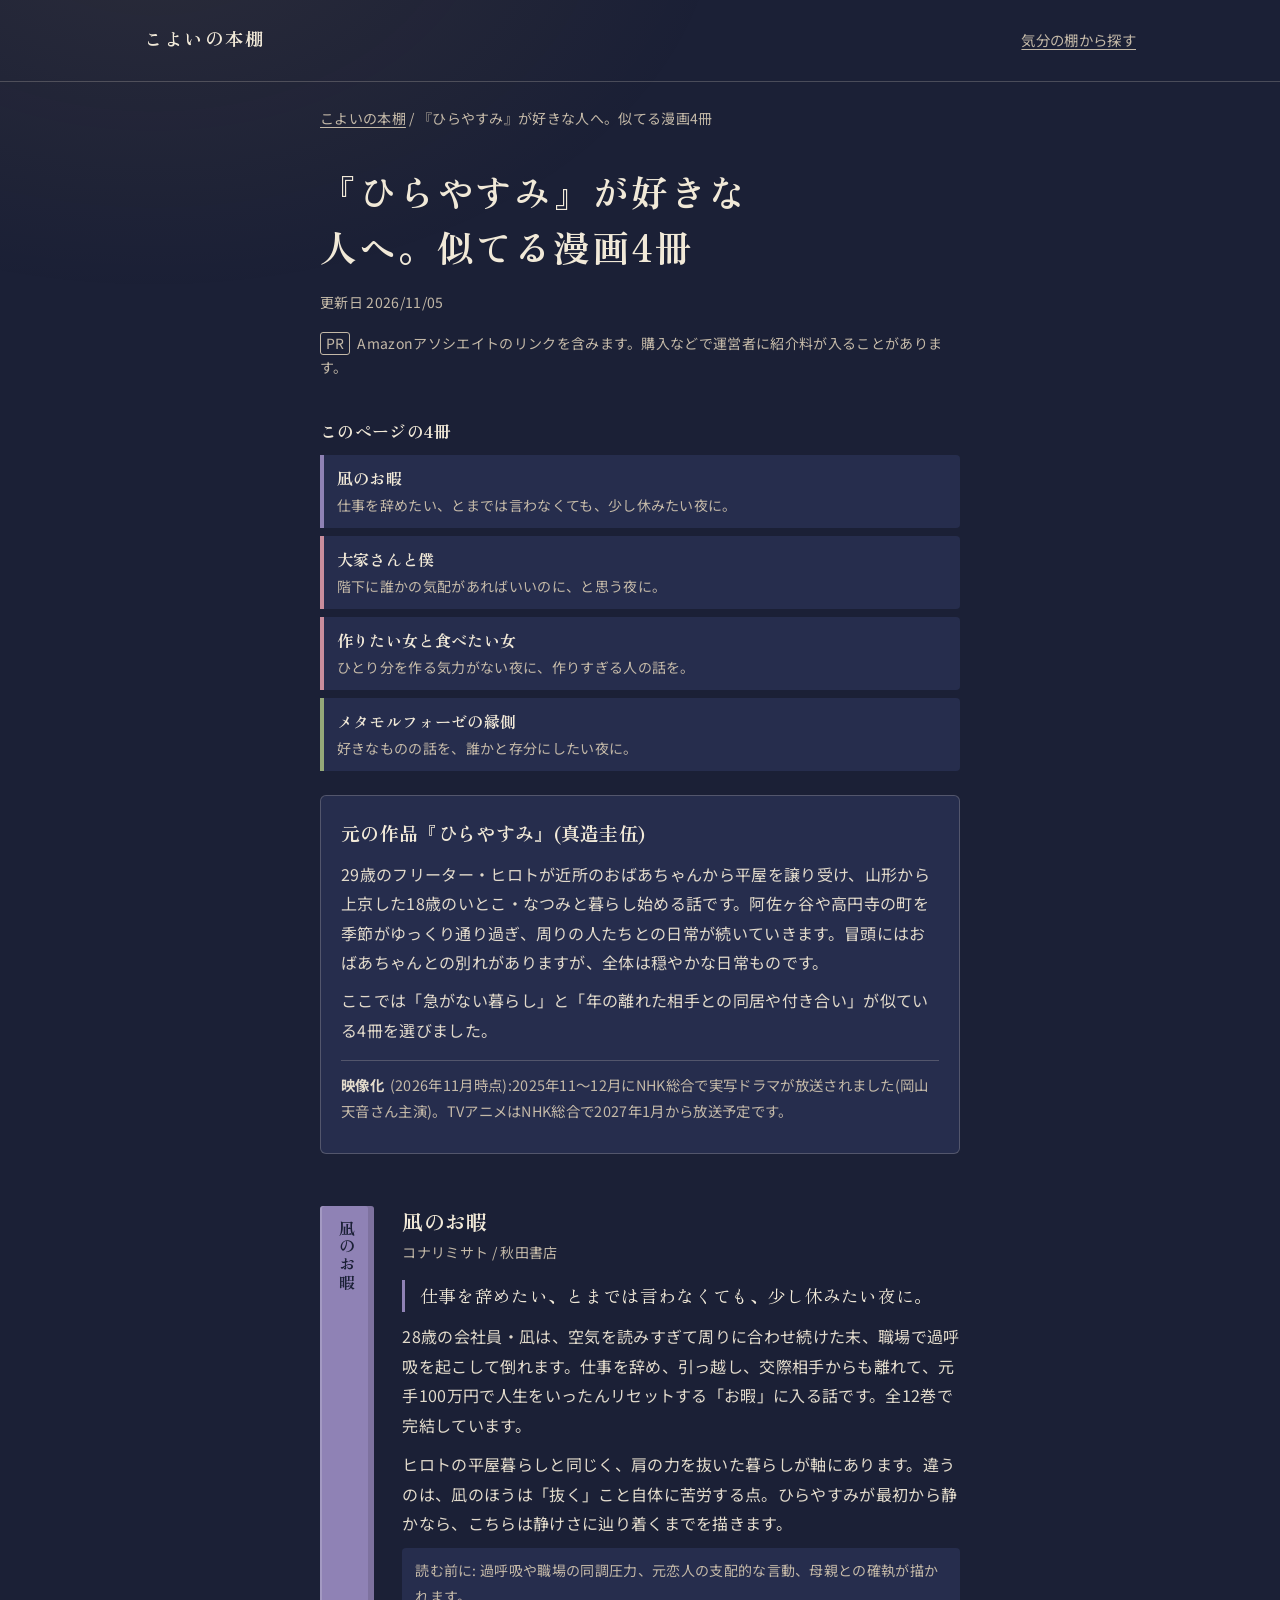
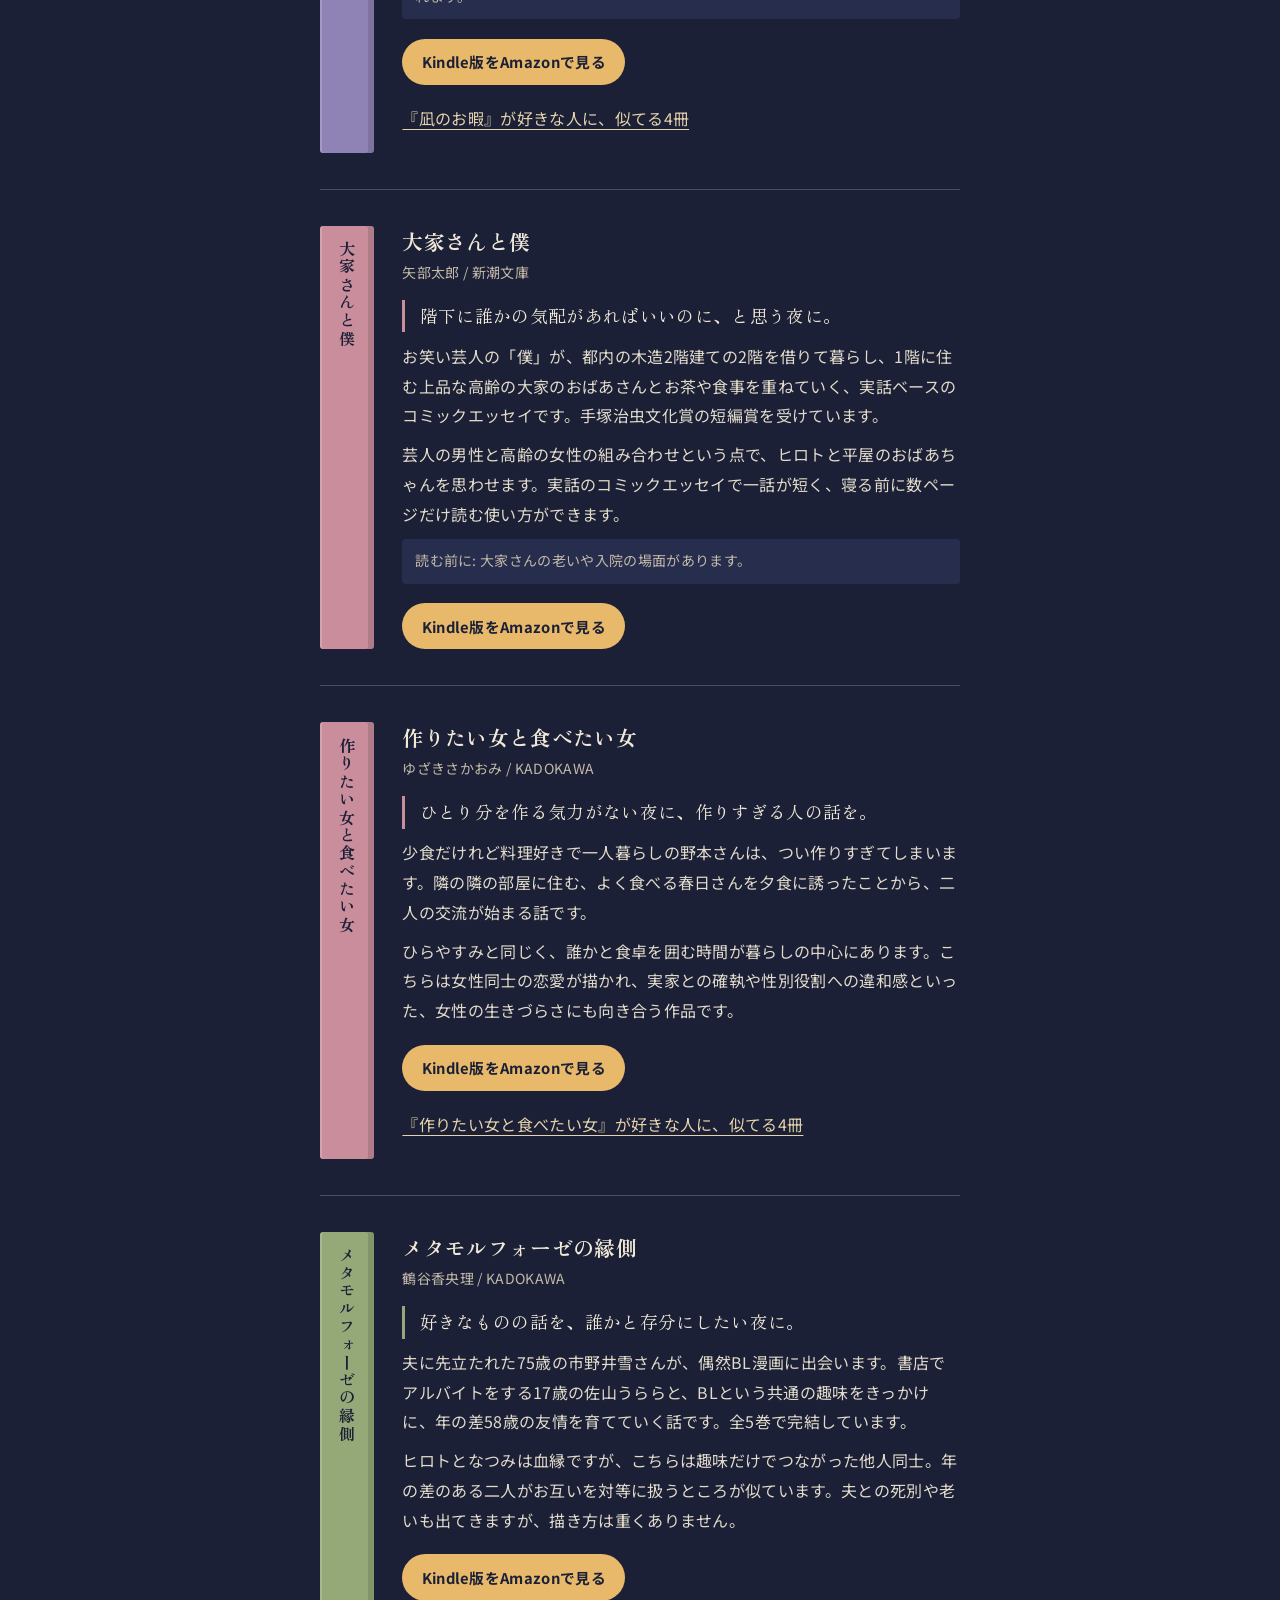
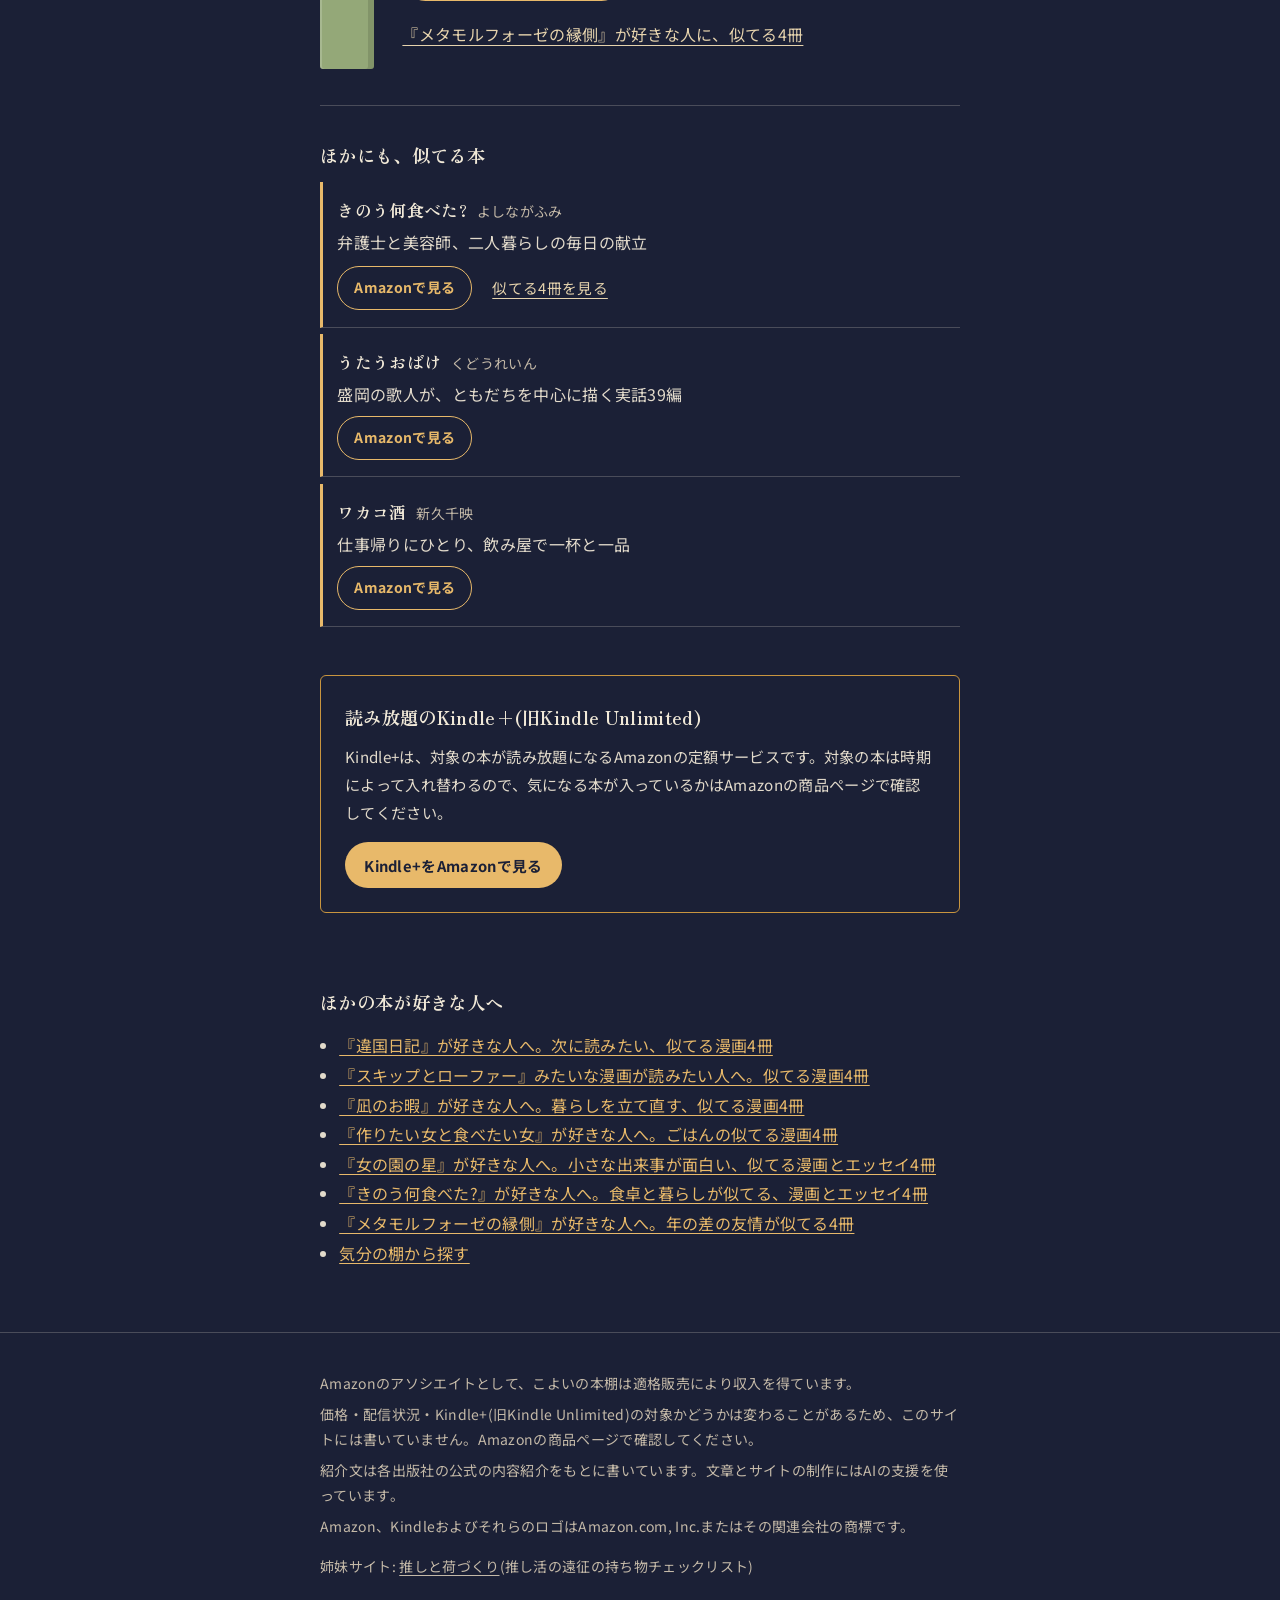
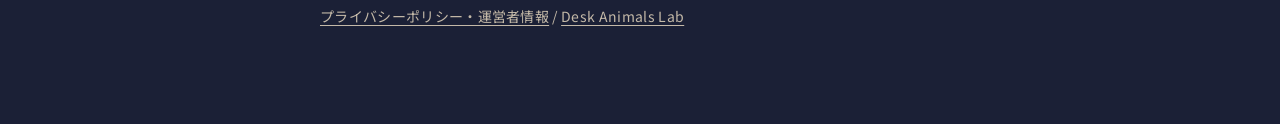
==== hirayasumi/index.html @ 62a68334 "作品ページの元の作品欄に映像化・新刊の一行を追加(作品ファクトと公式・報道で確認) Co-Authored-By: Claude Opus 5.5 <noreply@anthropic.com>" ====
<!DOCTYPE html>
<html lang="ja">
<head>
<meta charset="UTF-8">
<meta name="viewport" content="width=device-width, initial-scale=1.0">
<title>『ひらやすみ』が好きな人におすすめ。似てる漫画4冊｜こよいの本棚</title>
<meta name="description" content="平屋での二人暮らしを描く『ひらやすみ』が好きな人に、『凪のお暇』『大家さんと僕』『作りたい女と食べたい女』『メタモルフォーゼの縁側』の4冊。暮らしの速度と、年の離れた相手との距離感が似ている漫画を選びました。">
<link rel="canonical" href="https://deskanimals114510-ai.github.io/koyoi-hondana/hirayasumi/">
<meta property="og:type" content="article">
<meta property="og:site_name" content="こよいの本棚">
<meta property="og:title" content="『ひらやすみ』が好きな人におすすめ。似てる漫画4冊｜こよいの本棚">
<meta property="og:description" content="平屋での二人暮らしを描く『ひらやすみ』が好きな人に、『凪のお暇』『大家さんと僕』『作りたい女と食べたい女』『メタモルフォーゼの縁側』の4冊。暮らしの速度と、年の離れた相手との距離感が似ている漫画を選びました。">
<meta property="og:url" content="https://deskanimals114510-ai.github.io/koyoi-hondana/hirayasumi/">
<meta property="og:image" content="https://deskanimals114510-ai.github.io/koyoi-hondana/og-image.jpg">
<meta property="og:image:width" content="1200">
<meta property="og:image:height" content="630">
<meta property="og:image:alt" content="こよいの本棚:気分の名前が書かれた7冊の背表紙">
<meta property="og:locale" content="ja_JP">
<meta name="twitter:card" content="summary_large_image">
<meta name="theme-color" content="#1b2036">
<link rel="icon" href="data:image/svg+xml,<svg xmlns=%22http://www.w3.org/2000/svg%22 viewBox=%220 0 100 100%22><rect width=%22100%22 height=%22100%22 rx=%2216%22 fill=%22%231b2036%22/><rect x=%2224%22 y=%2222%22 width=%2214%22 height=%2258%22 fill=%22%238f82b5%22/><rect x=%2242%22 y=%2232%22 width=%2214%22 height=%2248%22 fill=%22%23c98d9c%22/><rect x=%2260%22 y=%2226%22 width=%2214%22 height=%2254%22 fill=%22%23e8b96a%22/></svg>">
<link rel="preconnect" href="https://fonts.googleapis.com">
<link rel="preconnect" href="https://fonts.gstatic.com" crossorigin>
<link href="https://fonts.googleapis.com/css2?family=Noto+Sans+JP:wght@400;700&family=Zen+Old+Mincho:wght@700&display=swap" rel="stylesheet">
<link rel="stylesheet" href="../style.css">
<script defer src="../analytics.js"></script>
<script type="application/ld+json">[{"@context": "https://schema.org", "@type": "BreadcrumbList", "itemListElement": [{"@type": "ListItem", "position": 1, "name": "こよいの本棚", "item": "https://deskanimals114510-ai.github.io/koyoi-hondana/"}, {"@type": "ListItem", "position": 2, "name": "『ひらやすみ』が好きな人へ。似てる漫画4冊", "item": "https://deskanimals114510-ai.github.io/koyoi-hondana/hirayasumi/"}]}, {"@context": "https://schema.org", "@type": "Article", "headline": "『ひらやすみ』が好きな人へ。似てる漫画4冊", "description": "平屋での二人暮らしを描く『ひらやすみ』が好きな人に、『凪のお暇』『大家さんと僕』『作りたい女と食べたい女』『メタモルフォーゼの縁側』の4冊。暮らしの速度と、年の離れた相手との距離感が似ている漫画を選びました。", "datePublished": "2026-10-22", "dateModified": "2026-11-05", "inLanguage": "ja", "mainEntityOfPage": "https://deskanimals114510-ai.github.io/koyoi-hondana/hirayasumi/", "image": ["https://deskanimals114510-ai.github.io/koyoi-hondana/og-image.jpg"], "author": {"@type": "Organization", "name": "こよいの本棚", "url": "https://deskanimals114510-ai.github.io/koyoi-hondana/"}}]</script>
</head>
<body>
<a class="skip-link" href="#main">本文へ移動</a>
<header class="site-header">
  <div class="wrap">
    <a class="site-name" href="../">こよいの本棚</a>
    <nav aria-label="サイト内"><a href="../#shelves">気分の棚から探す</a></nav>
  </div>
</header>
<main id="main">
<div class="wrap-text">
  <p class="crumbs"><a href="../">こよいの本棚</a> / 『ひらやすみ』が好きな人へ。似てる漫画4冊</p>
  <div class="page-head">
    <h1>『ひらやすみ』が好きな人へ。似てる漫画4冊</h1>
    <p class="updated">更新日 <time datetime="2026-11-05">2026/11/05</time></p>
    <p class="pr-note"><b>PR</b>Amazonアソシエイトのリンクを含みます。購入などで運営者に紹介料が入ることがあります。</p>
  </div>
  <nav class="toc" aria-labelledby="toc-h">
    <h2 id="toc-h">このページの4冊</h2>
    <ol><li style="--c: var(--sp-tsukare)"><a href="#b-nagi"><span class="toc-title">凪のお暇</span><span class="toc-night">仕事を辞めたい、とまでは言わなくても、少し休みたい夜に。</span></a></li><li style="--c: var(--sp-sabishii)"><a href="#b-ooya"><span class="toc-title">大家さんと僕</span><span class="toc-night">階下に誰かの気配があればいいのに、と思う夜に。</span></a></li><li style="--c: var(--sp-sabishii)"><a href="#b-tsukutabe"><span class="toc-title">作りたい女と食べたい女</span><span class="toc-night">ひとり分を作る気力がない夜に、作りすぎる人の話を。</span></a></li><li style="--c: var(--sp-kangae)"><a href="#b-metamor"><span class="toc-title">メタモルフォーゼの縁側</span><span class="toc-night">好きなものの話を、誰かと存分にしたい夜に。</span></a></li></ol>
  </nav>
  <section class="anchor" aria-labelledby="anchor-h">
    <h2 id="anchor-h">元の作品『ひらやすみ』(真造圭伍)</h2>
    <p>29歳のフリーター・ヒロトが近所のおばあちゃんから平屋を譲り受け、山形から上京した18歳のいとこ・なつみと暮らし始める話です。阿佐ヶ谷や高円寺の町を季節がゆっくり通り過ぎ、周りの人たちとの日常が続いていきます。冒頭にはおばあちゃんとの別れがありますが、全体は穏やかな日常ものです。</p><p>ここでは「急がない暮らし」と「年の離れた相手との同居や付き合い」が似ている4冊を選びました。</p>
    <p class="media"><b>映像化</b>(2026年11月時点):2025年11〜12月にNHK総合で実写ドラマが放送されました(岡山天音さん主演)。TVアニメはNHK総合で2027年1月から放送予定です。</p>
  </section>
  <section class="pick" id="b-nagi" style="--c: var(--sp-tsukare)" aria-labelledby="pick-nagi">
    <div class="pick-spine" aria-hidden="true"><span>凪のお暇</span></div>
    <div>
      <h2 id="pick-nagi">凪のお暇</h2>
      <p class="by">コナリミサト / 秋田書店</p>
      <p class="night">仕事を辞めたい、とまでは言わなくても、少し休みたい夜に。</p>
      <p>28歳の会社員・凪は、空気を読みすぎて周りに合わせ続けた末、職場で過呼吸を起こして倒れます。仕事を辞め、引っ越し、交際相手からも離れて、元手100万円で人生をいったんリセットする「お暇」に入る話です。全12巻で完結しています。</p><p>ヒロトの平屋暮らしと同じく、肩の力を抜いた暮らしが軸にあります。違うのは、凪のほうは「抜く」こと自体に苦労する点。ひらやすみが最初から静かなら、こちらは静けさに辿り着くまでを描きます。</p><p class="note">読む前に: 過呼吸や職場の同調圧力、元恋人の支配的な言動、母親との確執が描かれます。</p>
      <a class="btn-amazon" href="https://www.amazon.co.jp/dp/B072Q32L5S?tag=tinywonders-22" target="_blank" rel="sponsored noopener" data-book="nagi" data-kind="book"><span class="vh">『凪のお暇』の</span>Kindle版をAmazonで見る<span class="vh">(新しいタブで開きます)</span></a>
      <p class="pick-more"><a class="link-page" href="../nagi/">『凪のお暇』が好きな人に、似てる4冊</a></p>
    </div>
  </section>
  <section class="pick" id="b-ooya" style="--c: var(--sp-sabishii)" aria-labelledby="pick-ooya">
    <div class="pick-spine" aria-hidden="true"><span>大家さんと僕</span></div>
    <div>
      <h2 id="pick-ooya">大家さんと僕</h2>
      <p class="by">矢部太郎 / 新潮文庫</p>
      <p class="night">階下に誰かの気配があればいいのに、と思う夜に。</p>
      <p>お笑い芸人の「僕」が、都内の木造2階建ての2階を借りて暮らし、1階に住む上品な高齢の大家のおばあさんとお茶や食事を重ねていく、実話ベースのコミックエッセイです。手塚治虫文化賞の短編賞を受けています。</p><p>芸人の男性と高齢の女性の組み合わせという点で、ヒロトと平屋のおばあちゃんを思わせます。実話のコミックエッセイで一話が短く、寝る前に数ページだけ読む使い方ができます。</p><p class="note">読む前に: 大家さんの老いや入院の場面があります。</p>
      <a class="btn-amazon" href="https://www.amazon.co.jp/dp/B0D3LHJS3T?tag=tinywonders-22" target="_blank" rel="sponsored noopener" data-book="ooya" data-kind="book"><span class="vh">『大家さんと僕』の</span>Kindle版をAmazonで見る<span class="vh">(新しいタブで開きます)</span></a>
      
    </div>
  </section>
  <section class="pick" id="b-tsukutabe" style="--c: var(--sp-sabishii)" aria-labelledby="pick-tsukutabe">
    <div class="pick-spine" aria-hidden="true"><span>作りたい女と食べたい女</span></div>
    <div>
      <h2 id="pick-tsukutabe">作りたい女と食べたい女</h2>
      <p class="by">ゆざきさかおみ / KADOKAWA</p>
      <p class="night">ひとり分を作る気力がない夜に、作りすぎる人の話を。</p>
      <p>少食だけれど料理好きで一人暮らしの野本さんは、つい作りすぎてしまいます。隣の隣の部屋に住む、よく食べる春日さんを夕食に誘ったことから、二人の交流が始まる話です。</p><p>ひらやすみと同じく、誰かと食卓を囲む時間が暮らしの中心にあります。こちらは女性同士の恋愛が描かれ、実家との確執や性別役割への違和感といった、女性の生きづらさにも向き合う作品です。</p>
      <a class="btn-amazon" href="https://www.amazon.co.jp/dp/B09693YH8K?tag=tinywonders-22" target="_blank" rel="sponsored noopener" data-book="tsukutabe" data-kind="book"><span class="vh">『作りたい女と食べたい女』の</span>Kindle版をAmazonで見る<span class="vh">(新しいタブで開きます)</span></a>
      <p class="pick-more"><a class="link-page" href="../tsukutabe/">『作りたい女と食べたい女』が好きな人に、似てる4冊</a></p>
    </div>
  </section>
  <section class="pick" id="b-metamor" style="--c: var(--sp-kangae)" aria-labelledby="pick-metamor">
    <div class="pick-spine" aria-hidden="true"><span>メタモルフォーゼの縁側</span></div>
    <div>
      <h2 id="pick-metamor">メタモルフォーゼの縁側</h2>
      <p class="by">鶴谷香央理 / KADOKAWA</p>
      <p class="night">好きなものの話を、誰かと存分にしたい夜に。</p>
      <p>夫に先立たれた75歳の市野井雪さんが、偶然BL漫画に出会います。書店でアルバイトをする17歳の佐山うららと、BLという共通の趣味をきっかけに、年の差58歳の友情を育てていく話です。全5巻で完結しています。</p><p>ヒロトとなつみは血縁ですが、こちらは趣味だけでつながった他人同士。年の差のある二人がお互いを対等に扱うところが似ています。夫との死別や老いも出てきますが、描き方は重くありません。</p>
      <a class="btn-amazon" href="https://www.amazon.co.jp/dp/B07CJ9RJFY?tag=tinywonders-22" target="_blank" rel="sponsored noopener" data-book="metamor" data-kind="book"><span class="vh">『メタモルフォーゼの縁側』の</span>Kindle版をAmazonで見る<span class="vh">(新しいタブで開きます)</span></a>
      <p class="pick-more"><a class="link-page" href="../metamor/">『メタモルフォーゼの縁側』が好きな人に、似てる4冊</a></p>
    </div>
  </section>
  
  <section class="also" aria-labelledby="also-h">
    <h2 id="also-h">ほかにも、似てる本</h2>
    <ul class="book-list">
      <li class="book-row">
        <div class="row-head"><h3>きのう何食べた?</h3><p class="by">よしながふみ</p></div>
        <p class="tagline">弁護士と美容師、二人暮らしの毎日の献立</p>
        
        <div class="book-links"><a class="btn-line" href="https://www.amazon.co.jp/dp/B011HYCVFY?tag=tinywonders-22" target="_blank" rel="sponsored noopener" data-book="nanitabe" data-kind="book"><span class="vh">『きのう何食べた?』の</span>Amazonで見る<span class="vh">(新しいタブで開きます)</span></a><a class="link-page" href="../nanitabe/">似てる4冊を見る<span class="vh">(『きのう何食べた?』が好きな人へ)</span></a></div>
      </li>
      <li class="book-row">
        <div class="row-head"><h3>うたうおばけ</h3><p class="by">くどうれいん</p></div>
        <p class="tagline">盛岡の歌人が、ともだちを中心に描く実話39編</p>
        
        <div class="book-links"><a class="btn-line" href="https://www.amazon.co.jp/dp/B0CK1M82JS?tag=tinywonders-22" target="_blank" rel="sponsored noopener" data-book="utauobake" data-kind="book"><span class="vh">『うたうおばけ』の</span>Amazonで見る<span class="vh">(新しいタブで開きます)</span></a></div>
      </li>
      <li class="book-row">
        <div class="row-head"><h3>ワカコ酒</h3><p class="by">新久千映</p></div>
        <p class="tagline">仕事帰りにひとり、飲み屋で一杯と一品</p>
        
        <div class="book-links"><a class="btn-line" href="https://www.amazon.co.jp/dp/B00YV3WKKU?tag=tinywonders-22" target="_blank" rel="sponsored noopener" data-book="wakako" data-kind="book"><span class="vh">『ワカコ酒』の</span>Amazonで見る<span class="vh">(新しいタブで開きます)</span></a></div>
      </li>
    </ul>
  </section>
  <aside class="ku" aria-labelledby="ku-title">
  <h2 id="ku-title">読み放題のKindle+(旧Kindle Unlimited)</h2>
  <p>Kindle+は、対象の本が読み放題になるAmazonの定額サービスです。対象の本は時期によって入れ替わるので、気になる本が入っているかはAmazonの商品ページで確認してください。</p>
  <a class="btn-amazon" href="https://www.amazon.co.jp/kindle-dbs/hz/signup?tag=tinywonders-22" target="_blank" rel="sponsored noopener" data-kind="ku">Kindle+をAmazonで見る<span class="vh">(新しいタブで開きます)</span></a>
</aside>
  <nav class="more" aria-labelledby="more-h">
    <h2 id="more-h">ほかの本が好きな人へ</h2>
    <ul><li><a href="../ikoku/">『違国日記』が好きな人へ。次に読みたい、似てる漫画4冊</a></li><li><a href="../skip/">『スキップとローファー』みたいな漫画が読みたい人へ。似てる漫画4冊</a></li><li><a href="../nagi/">『凪のお暇』が好きな人へ。暮らしを立て直す、似てる漫画4冊</a></li><li><a href="../tsukutabe/">『作りたい女と食べたい女』が好きな人へ。ごはんの似てる漫画4冊</a></li><li><a href="../onnanosono/">『女の園の星』が好きな人へ。小さな出来事が面白い、似てる漫画とエッセイ4冊</a></li><li><a href="../nanitabe/">『きのう何食べた?』が好きな人へ。食卓と暮らしが似てる、漫画とエッセイ4冊</a></li><li><a href="../metamor/">『メタモルフォーゼの縁側』が好きな人へ。年の差の友情が似てる4冊</a></li><li><a href="../#shelves">気分の棚から探す</a></li></ul>
  </nav>
</div>
</main>
<nav class="fab-nav" aria-label="気分の棚へ戻る"><a class="fab" href="../#mood-shelf">気分を変える</a></nav>
<footer class="site-footer">
  <div class="wrap-text">
    <p>Amazonのアソシエイトとして、こよいの本棚は適格販売により収入を得ています。</p>
    <p>価格・配信状況・Kindle+(旧Kindle Unlimited)の対象かどうかは変わることがあるため、このサイトには書いていません。Amazonの商品ページで確認してください。</p>
    <p>紹介文は各出版社の公式の内容紹介をもとに書いています。文章とサイトの制作にはAIの支援を使っています。</p>
    <p>Amazon、KindleおよびそれらのロゴはAmazon.com, Inc.またはその関連会社の商標です。</p>
    <p>姉妹サイト: <a href="https://deskanimals114510-ai.github.io/oshi-nizukuri/">推しと荷づくり</a>(推し活の遠征の持ち物チェックリスト)</p>
    <p><a href="../privacy/">プライバシーポリシー・運営者情報</a> / <a href="https://deskanimals114510-ai.github.io/" target="_blank" rel="noopener">Desk Animals Lab</a></p>
  </div>
</footer>
</body>
</html>
---- style.css ----
/* こよいの本棚 — 枕元の読書灯の下で、背表紙から1冊えらぶ */
:root {
  --night: #1b2036;
  --night-2: #232946;
  --night-3: #2c3354;
  --paper: #f1e9d8;      /* 見出し */
  --text: #e2dacb;       /* 本文 */
  --paper-sub: #c4b9a8;  /* 著者名・日付・PR表記などの補助 */
  --card: #262d4d;
  --lamp: #e8b96a;
  --lamp-deep: #c9953f;
  --line: rgba(241, 233, 216, 0.22);
  --board: #5a4632;

  /* 棚ごとの背表紙の色 */
  --sp-tsukare: #8f82b5;   /* 藤 */
  --sp-sabishii: #c98d9c;  /* 薄紅 */
  --sp-ochikomi: #6c9fa6;  /* 浅葱 */
  --sp-kangae: #94a878;    /* 若草 */
  --sp-naki: #cfa9a0;      /* 灰桜 */
  --sp-ganbari: #c39b5c;   /* 金茶 */
  --sp-nemure: #7f8aa8;    /* 鈍色 */

  --f-head: "Zen Old Mincho", "Hiragino Mincho ProN", "Yu Mincho", serif;
  --f-body: "Noto Sans JP", "Hiragino Sans", "Yu Gothic", sans-serif;  /* 10/22 Zen Kaku Gothic Newは仮名の字間が広く読みにくかったので変更 */
  --measure: 40rem;
}

*, *::before, *::after { box-sizing: border-box; }

html { -webkit-text-size-adjust: 100%; }

body {
  margin: 0;
  background: var(--night);
  color: var(--text);
  font-family: var(--f-body);
  -webkit-font-smoothing: antialiased;
  font-size: 1rem;
  line-height: 1.85;
  letter-spacing: 0.02em;
}

/* 読書灯の光。background-attachment: fixed はiOSで効かずAndroidで重いので固定レイヤーで置く */
body::before {
  content: ""; position: fixed; inset: 0; z-index: -1; pointer-events: none;
  background: radial-gradient(60rem 40rem at 12% -10%, rgba(232, 185, 106, 0.08), transparent 60%);
}

.vh { position: absolute !important; width: 1px; height: 1px; overflow: hidden; clip: rect(0 0 0 0); clip-path: inset(50%); white-space: nowrap; }

h1, h2, h3 { color: var(--paper); word-break: auto-phrase; overflow-wrap: anywhere; text-wrap: balance; }

a { color: var(--lamp); text-underline-offset: 0.2em; }
a:hover { color: var(--paper); }
:focus-visible { outline: 2px solid var(--lamp); outline-offset: 3px; border-radius: 2px; }

.skip-link { position: absolute; left: -999px; top: 0; background: var(--lamp); color: var(--night); padding: 0.5rem 1rem; z-index: 10; }
.skip-link:focus { left: 1rem; top: 1rem; }

.wrap { width: min(100% - 2rem, 62rem); margin-inline: auto; }
.wrap-text { width: min(100% - 2rem, var(--measure)); margin-inline: auto; }

/* ヘッダー */
.site-header { padding: 1.1rem 0; border-bottom: 1px solid var(--line); }
.site-header .wrap { display: flex; align-items: baseline; justify-content: space-between; gap: 1rem; }
.site-name { font-family: var(--f-head); font-size: 1.15rem; font-weight: 700; color: var(--paper); text-decoration: none; letter-spacing: 0.12em; }
.site-name:hover { color: var(--lamp); }
.site-header nav a { font-size: 0.9rem; color: var(--paper-sub); display: inline-block; padding: 0.6rem 0; }

/* PR表記 */
.pr-note { font-size: 0.875rem; color: var(--paper-sub); line-height: 1.7; margin: 1rem 0 0; }
.pr-note b { display: inline-block; border: 1px solid var(--paper-sub); border-radius: 3px; padding: 0 0.35em; margin-right: 0.5em; font-weight: 400; line-height: 1.5; }

/* トップ:見出しと本棚 */
.hero { padding: 2rem 0 0; display: grid; gap: 2.5rem; align-items: end; }
.hero h1 { font-family: var(--f-head); font-weight: 700; font-size: clamp(1.9rem, 5.5vw, 2.9rem); line-height: 1.45; letter-spacing: 0.08em; margin: 0 0 1rem; white-space: pre-line; }
.hero-lead { margin: 0; max-width: 26rem; }

.shelf { position: relative; padding: 0 0.5rem; display: flex; flex-direction: column; }
.shelf-row { min-width: 0; display: flex; align-items: flex-end; justify-content: center; gap: clamp(0.2rem, 1vw, 0.35rem); list-style: none; margin: 0; padding: 0; }
.shelf-hint { order: 3; margin: 0.9rem 0 0; text-align: center; font-size: 0.875rem; color: var(--paper-sub); }
.shelf::after { order: 2; content: ""; display: block; height: 0.8rem; margin: 0 -0.5rem; background: linear-gradient(var(--board), #3e3024); border-radius: 2px; box-shadow: 0 10px 24px rgba(0, 0, 0, 0.35); }

.spine {
  display: flex; flex-direction: column; align-items: center; justify-content: space-between;
  width: clamp(2.2rem, 11vw, 3.6rem);
  padding: 0.9rem 0 0.8rem;
  border-radius: 3px 3px 0 0;
  background: var(--c);
  color: var(--night);
  text-decoration: none;
  box-shadow: inset -6px 0 0 rgba(0, 0, 0, 0.12), inset 2px 0 0 rgba(255, 255, 255, 0.18);
  transition: transform 0.2s ease;
}
.spine:hover, .spine:focus-visible { transform: translateY(-0.6rem); color: var(--night); }
.spine:focus-visible { outline-color: var(--paper); outline-offset: 4px; }
.spine-title { writing-mode: vertical-rl; font-family: var(--f-head); font-weight: 700; font-size: clamp(0.92rem, 3.6vw, 1.1rem); letter-spacing: 0.14em; line-height: 1; }
.spine-band { width: 60%; height: 3px; background: rgba(27, 32, 54, 0.55); border-radius: 2px; }
.shelf-row li:nth-child(odd) .spine-band { width: 40%; }

/* 棚(気分ごとのセクション) */
.shelves { padding: 3rem 0 2rem; }
.mood { padding: 3rem 0 0.5rem; scroll-margin-top: 1rem; }
.mood-head { display: flex; gap: 1rem; align-items: stretch; margin-bottom: 1rem; padding: 1rem 1rem 1rem 0; border-radius: 4px; background: var(--card); background: color-mix(in srgb, var(--c) 14%, transparent); }
.mood-head::before { content: ""; flex: none; width: 0.55rem; border-radius: 2px; background: var(--c); }
.mood h2 { font-family: var(--f-head); font-size: clamp(1.35rem, 3.6vw, 1.7rem); line-height: 1.5; margin: 0; letter-spacing: 0.06em; }
.mood-intro { margin: 0.25rem 0 0; }

.book-list { list-style: none; margin: 0; padding: 0; display: grid; gap: 0 2.5rem; }
.book-row { padding: 1rem 0 1rem 0.9rem; border-bottom: 1px solid var(--line); border-left: 3px solid var(--c); margin-top: 0.4rem; }
.book-row h3 { font-family: var(--f-head); font-size: 1.3rem; margin: 0; line-height: 1.5; }
.book-row p { margin: 0.2rem 0; }
.row-head { display: flex; flex-wrap: wrap; align-items: baseline; gap: 0 0.6rem; }
.book-row .by { font-size: 0.875rem; color: var(--paper-sub); margin: 0; }
.book-row .tagline { font-size: 1rem; }
.row-note { font-size: 0.875rem; color: var(--paper-sub); }
.book-links { display: flex; flex-wrap: wrap; align-items: center; gap: 0.25rem 1.25rem; margin-top: 0.4rem; font-size: 0.92rem; }

/* 棚の残りの本(折りたたみ) */
.more-books { margin-top: 0.75rem; }
.more-books summary {
  display: inline-block; cursor: pointer; padding: 0.6rem 1rem; min-height: 44px;
  border: 1px solid var(--paper-sub); border-radius: 999px; color: var(--text); font-size: 0.92rem;
}
.more-books summary::-webkit-details-marker { display: none; }
.more-books summary::before { content: "＋ " / ""; color: var(--c); font-weight: 700; }
.more-books[open] summary::before { content: "− " / ""; }
.more-books summary:hover { border-color: var(--paper-sub); }

/* サイト内のページへのリンクと、Amazonへのリンクを見た目で分ける */
.link-page { display: inline-block; padding: 0.6rem 0; color: #e6d3ad; text-decoration: underline; text-underline-offset: 0.25em; }
.link-page:hover { color: var(--paper); }

/* 本のページ */
.crumbs { font-size: 0.875rem; color: var(--paper-sub); margin: 1.5rem 0 0; }
.crumbs a { color: var(--paper-sub); }
.page-head { padding: 2rem 0 1rem; }
.page-head h1 { font-family: var(--f-head); font-size: clamp(1.6rem, 4.8vw, 2.3rem); line-height: 1.5; letter-spacing: 0.05em; margin: 0 0 1rem; }
.updated { font-size: 0.875rem; color: var(--paper-sub); margin: 0; }

.toc { margin: 1.25rem 0 1.5rem; }
.toc h2 { font-family: var(--f-head); font-size: 1.05rem; margin: 0 0 0.5rem; }
.toc ol { list-style: none; margin: 0; padding: 0; display: grid; gap: 0.5rem; }
.toc a {
  display: block; padding: 0.55rem 0.8rem; border-left: 4px solid var(--c); border-radius: 0 4px 4px 0;
  background: var(--card); color: var(--text); text-decoration: none;
}
.toc a:hover { color: var(--paper); }
.toc-title { display: block; font-family: var(--f-head); font-weight: 700; color: var(--paper); }
.toc-night { display: block; font-size: 0.875rem; color: var(--paper-sub); }

.anchor { margin: 1.5rem 0 1rem; padding: 1.25rem; background: var(--card); border-radius: 6px; border: 1px solid var(--line); }
.anchor h2 { font-family: var(--f-head); font-size: 1.2rem; margin: 0 0 0.5rem; }
.anchor p { margin: 0.5rem 0; }
.anchor .media { margin-top: 0.9rem; padding-top: 0.7rem; border-top: 1px solid var(--line); font-size: 0.9rem; color: var(--paper-sub); }
.anchor .media b { color: var(--text); margin-right: 0.4em; }

.pick { display: grid; grid-template-columns: 1fr; gap: 0.9rem; padding: 2.25rem 0; border-bottom: 1px solid var(--line); scroll-margin-top: 1rem; }
.pick-spine {
  width: 100%; height: 0.4rem; border-radius: 2px;
  background: var(--c); color: var(--night);
  display: flex; justify-content: center;
  box-shadow: inset -6px 0 0 rgba(0, 0, 0, 0.12), inset 2px 0 0 rgba(255, 255, 255, 0.18);
}
.pick-spine span { display: none; writing-mode: vertical-rl; font-family: var(--f-head); font-weight: 700; font-size: 1rem; letter-spacing: 0.12em; line-height: 1; }
.pick h2 { font-family: var(--f-head); font-size: 1.3rem; line-height: 1.5; margin: 0; }
.pick .by { font-size: 0.875rem; color: var(--paper-sub); margin: 0.15rem 0 0; }
.pick .note { font-size: 0.875rem; color: var(--paper-sub); padding: 0.6rem 0.8rem; background: var(--card); border-radius: 4px; }
.pick-more { margin: 0.9rem 0 0; }
.pick .night { margin: 0.9rem 0 0.4rem; padding-left: 0.9rem; border-left: 3px solid var(--c); font-family: var(--f-head); font-size: 1.1rem; color: var(--paper); }
.pick p { margin: 0.6rem 0; }

.btn-amazon {
  display: inline-block; margin-top: 0.6rem; padding: 0.6rem 1.2rem; border-radius: 999px;
  background: var(--lamp); color: var(--night); font-weight: 700; font-size: 0.92rem; text-decoration: none;
}
.btn-amazon:hover { background: var(--paper); color: var(--night); }
.btn-line {
  display: inline-flex; align-items: center; min-height: 44px; padding: 0 1rem; border-radius: 999px;
  border: 1px solid var(--lamp); color: var(--lamp); font-size: 0.875rem; font-weight: 700; text-decoration: none;
}
.btn-line:hover { background: var(--lamp); color: var(--night); }

.ku { margin: 2.5rem 0; padding: 1.5rem; border: 1px solid var(--lamp-deep); border-radius: 6px; }
.ku h2 { font-family: var(--f-head); font-size: 1.15rem; margin: 0 0 0.5rem; }
.ku p { margin: 0.4rem 0; font-size: 0.95rem; }

/* 作品ページの「ほかにも、似てる本」: トップの本の行と同じ形。色は各本の棚に関係なく読書灯の色 */
.also { padding: 2rem 0 0.5rem; --c: var(--lamp); }
.also h2 { font-family: var(--f-head); font-size: 1.15rem; margin: 0 0 0.25rem; }
.also .book-list { grid-template-columns: 1fr; }
.also .book-row h3 { font-size: 1.05rem; }
.pick + .help-line { margin-top: 1.25rem; }
.more { padding: 2rem 0 1rem; }
.more h2 { font-family: var(--f-head); font-size: 1.15rem; margin: 0 0 0.75rem; }
.more ul { margin: 0; padding-left: 1.2rem; }

/* 文章ページ(プライバシーなど) */
.doc h1 { font-family: var(--f-head); font-size: 1.7rem; margin: 2rem 0 1rem; }
.doc h2 { font-family: var(--f-head); font-size: 1.15rem; margin: 2rem 0 0.5rem; }

/* フッター */
.site-footer { margin-top: 3rem; padding: 2rem 0 5rem; border-top: 1px solid var(--line); font-size: 0.875rem; color: var(--paper-sub); line-height: 1.8; }
.site-footer p { margin: 0.35rem 0; }
.site-footer a { color: var(--paper-sub); display: inline-block; padding: 0.6rem 0; }

.help-line { margin: 0 0 1rem; padding: 0.4rem 0.8rem; font-size: 0.875rem; color: var(--paper-sub); border-left: 2px solid var(--paper-sub); }

/* 気分の棚へ戻るボタン(スマホ幅だけ) */
.fab {
  position: fixed; right: 1rem; bottom: 1rem; z-index: 5;
  display: inline-flex; align-items: center; padding: 0 0.95rem; border-radius: 999px; min-height: 44px;
  background: rgba(27, 32, 54, 0.92); backdrop-filter: blur(6px); color: var(--paper); border: 1px solid var(--paper-sub);
  font-size: 0.85rem; font-weight: 700; text-decoration: none; box-shadow: 0 6px 18px rgba(0, 0, 0, 0.4);
}
@media (max-width: 47.99rem) {
  body:has(.fab-nav) { padding-bottom: 4.5rem; }
  html:has(.fab-nav) { scroll-padding-bottom: 5rem; }
}
.fab:hover { color: var(--lamp); }

@media (min-width: 48rem) {
  .hero { grid-template-columns: 1fr 1.1fr; padding-top: 4.5rem; }
  .book-list { grid-template-columns: 1fr 1fr; }
  .pick { grid-template-columns: 3.4rem 1fr; gap: 1.75rem; }
  .pick-spine { width: 3.4rem; height: auto; min-height: 11rem; padding: 0.9rem 0; border-radius: 3px; }
  .pick-spine span { display: block; }
  .fab { display: none; }
}

@media (prefers-reduced-motion: reduce) {
  .spine { transition: none; }
  .spine:hover, .spine:focus-visible { transform: none; }
}
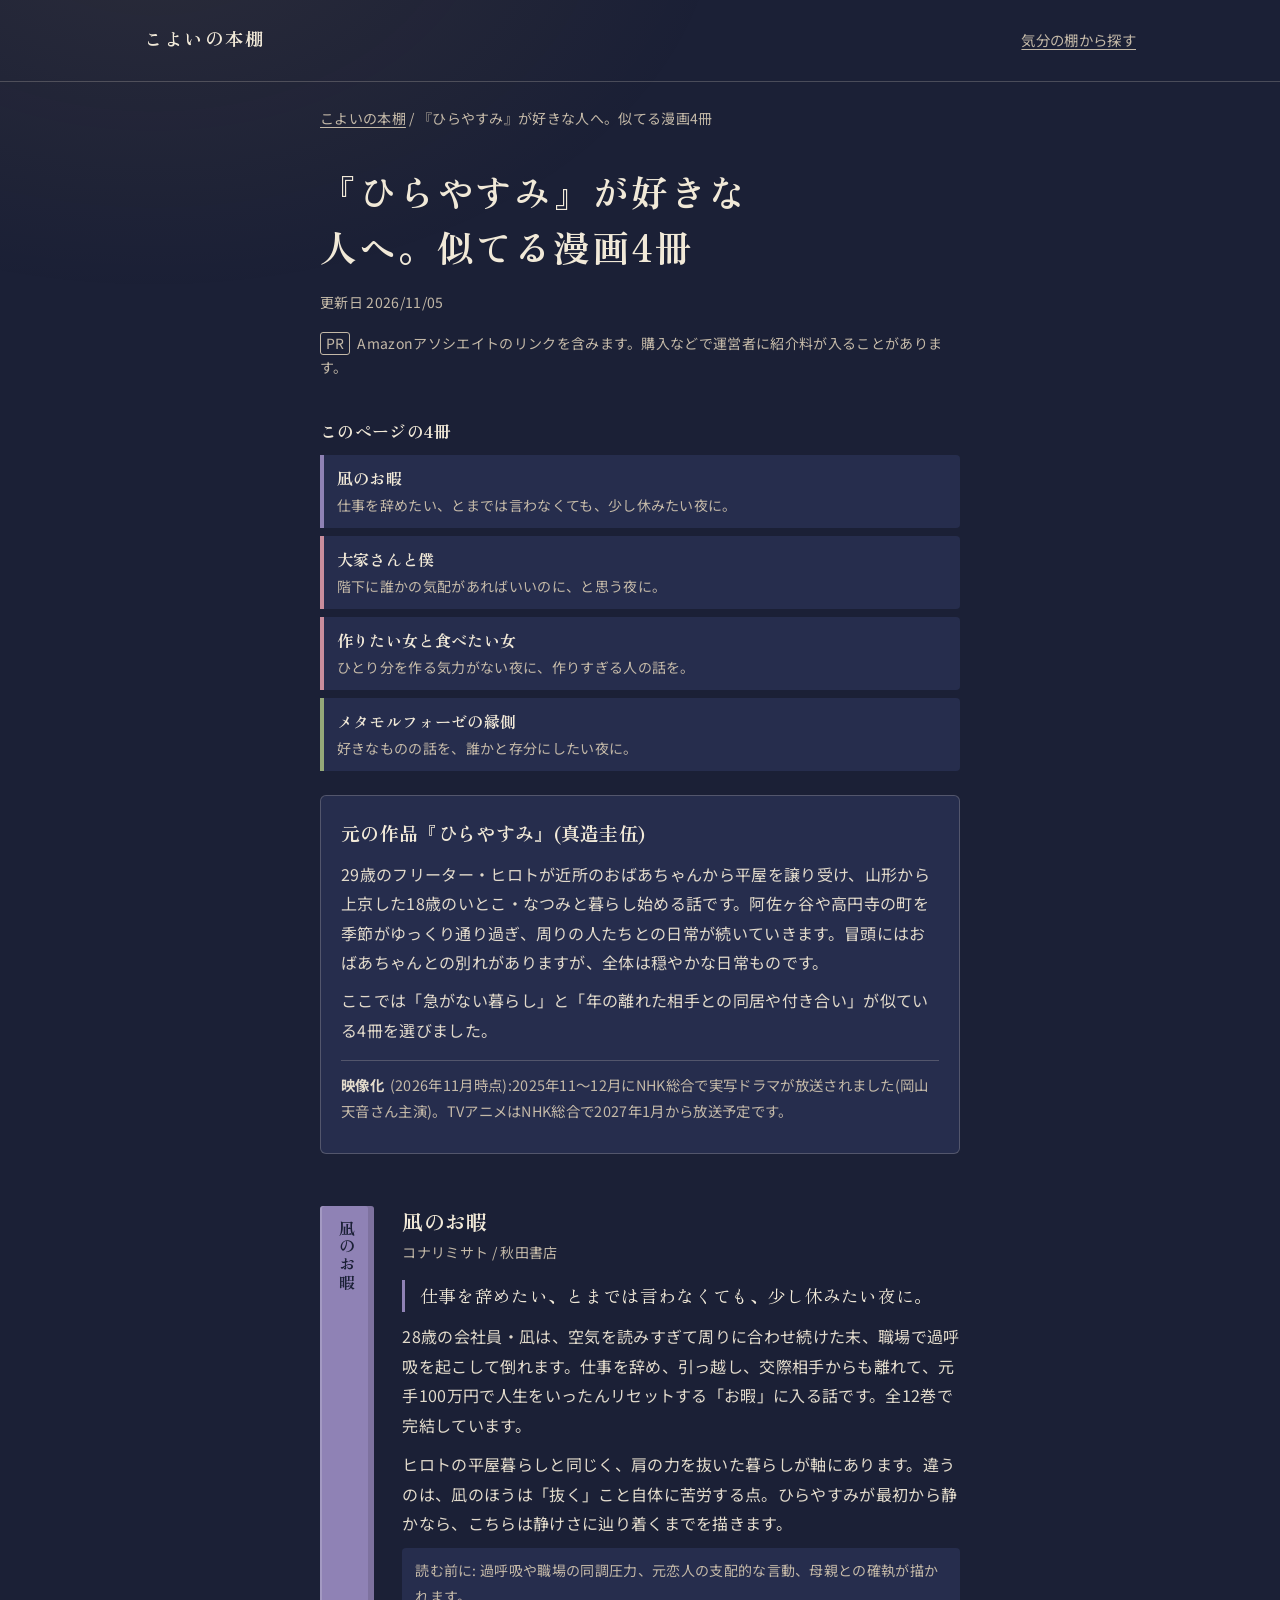
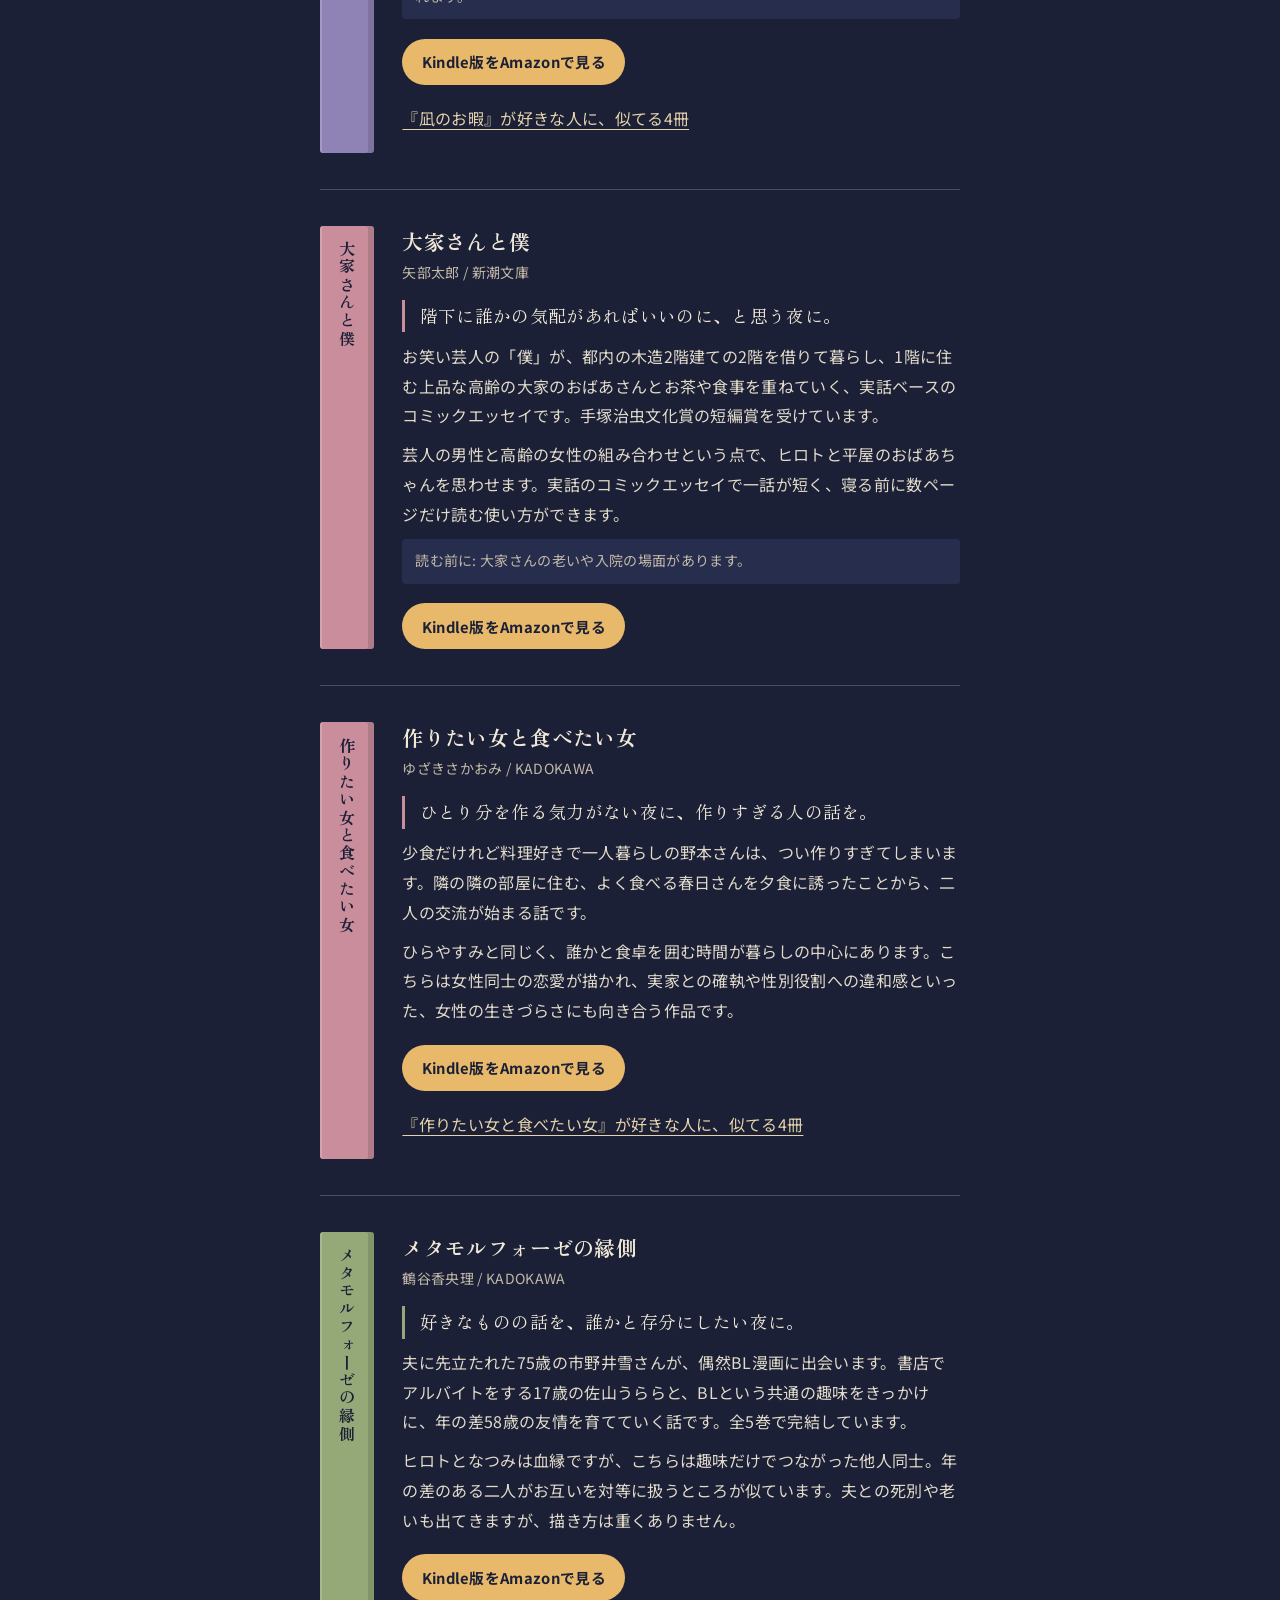
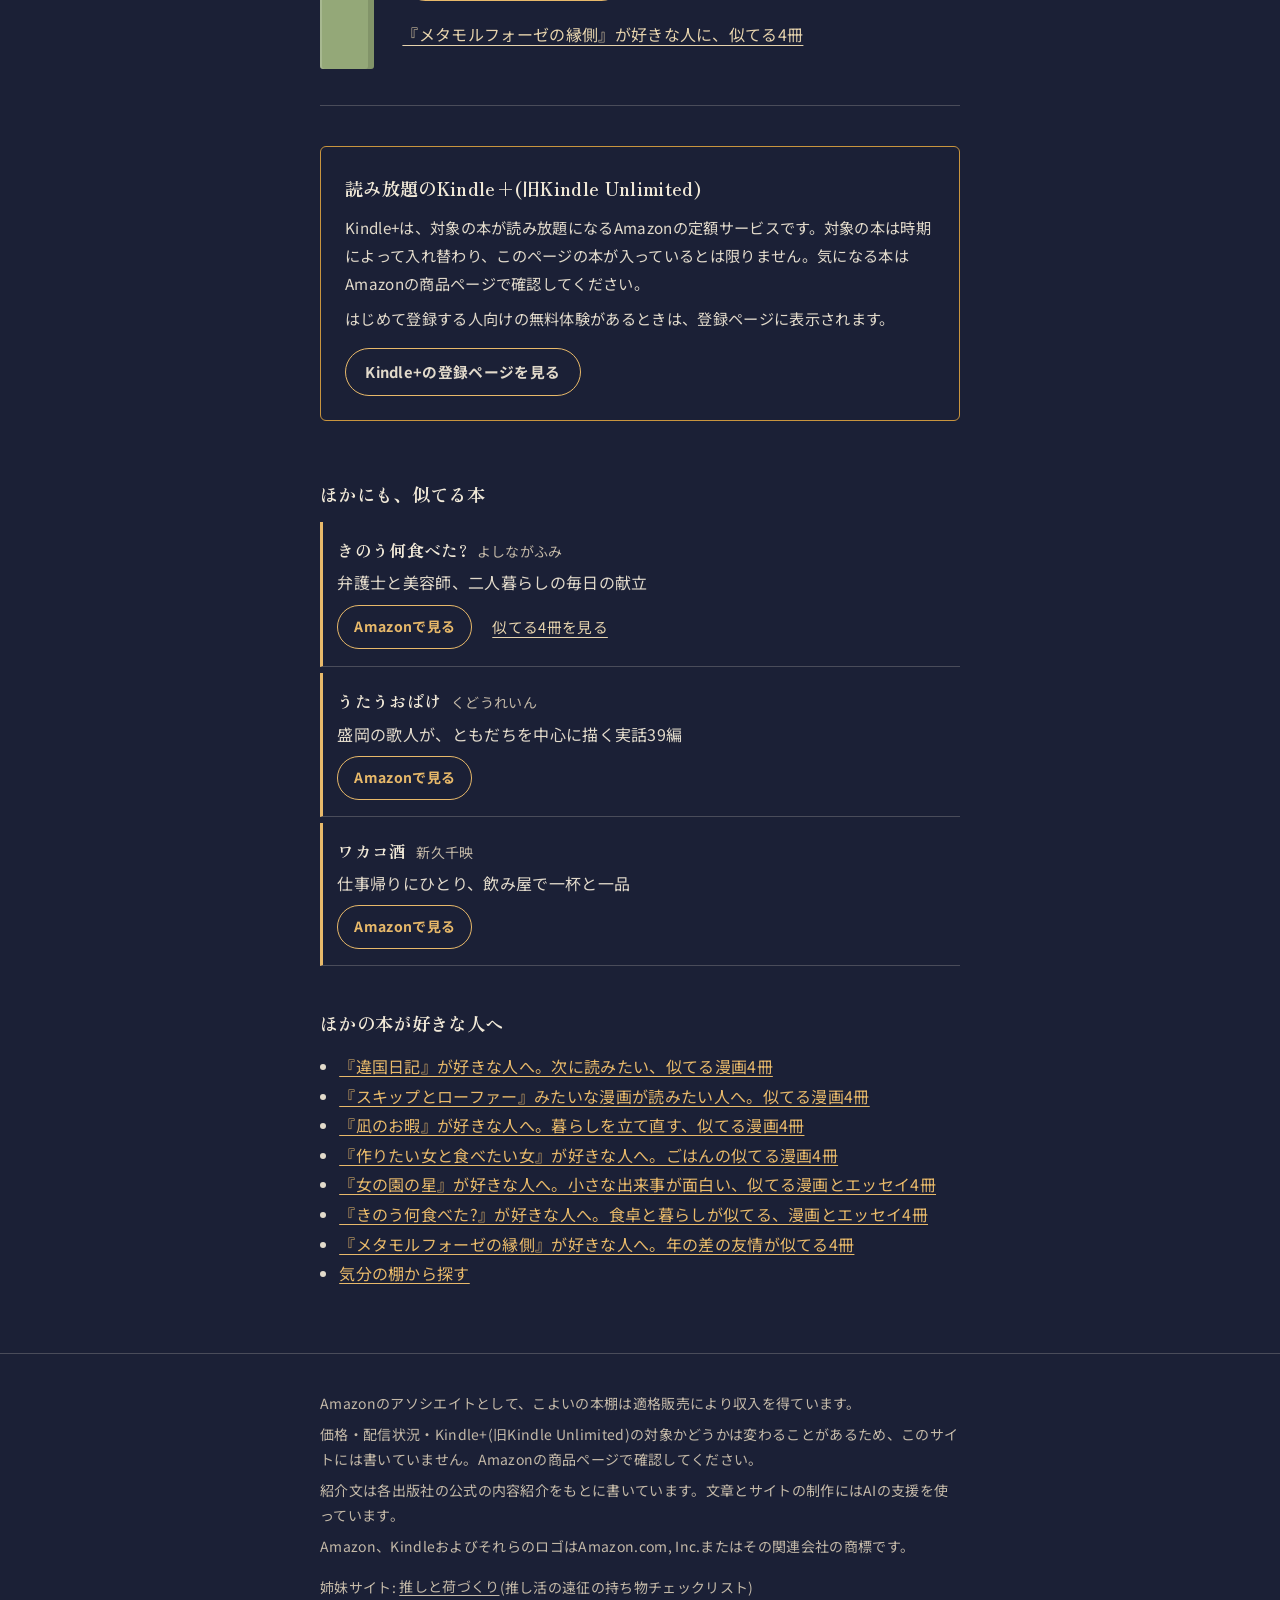
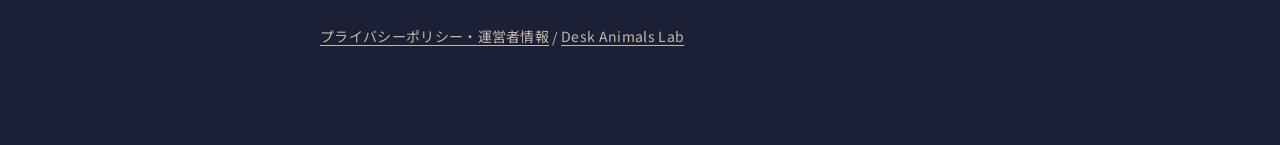
==== commit 5480b2ff: "Kindle+の案内を作品ページの4冊の直後へ移し、無料体験と対象についての一文を足した Co-Authored-By: Claude Opus 5.5 <noreply@anthropic.com>" ====
--- a/hirayasumi/index.html
+++ b/hirayasumi/index.html
@@ -96,6 +96,12 @@
     </div>
   </section>
   
+  <aside class="ku" aria-labelledby="ku-title">
+  <h2 id="ku-title">読み放題のKindle+(旧Kindle Unlimited)</h2>
+  <p>Kindle+は、対象の本が読み放題になるAmazonの定額サービスです。対象の本は時期によって入れ替わり、このページの本が入っているとは限りません。気になる本はAmazonの商品ページで確認してください。</p>
+  <p>はじめて登録する人向けの無料体験があるときは、登録ページに表示されます。</p>
+  <a class="btn-amazon" href="https://www.amazon.co.jp/kindle-dbs/hz/signup?tag=tinywonders-22" target="_blank" rel="sponsored noopener" data-kind="ku">Kindle+の登録ページを見る<span class="vh">(新しいタブで開きます)</span></a>
+</aside>
   <section class="also" aria-labelledby="also-h">
     <h2 id="also-h">ほかにも、似てる本</h2>
     <ul class="book-list">
@@ -119,11 +125,6 @@
       </li>
     </ul>
   </section>
-  <aside class="ku" aria-labelledby="ku-title">
-  <h2 id="ku-title">読み放題のKindle+(旧Kindle Unlimited)</h2>
-  <p>Kindle+は、対象の本が読み放題になるAmazonの定額サービスです。対象の本は時期によって入れ替わるので、気になる本が入っているかはAmazonの商品ページで確認してください。</p>
-  <a class="btn-amazon" href="https://www.amazon.co.jp/kindle-dbs/hz/signup?tag=tinywonders-22" target="_blank" rel="sponsored noopener" data-kind="ku">Kindle+をAmazonで見る<span class="vh">(新しいタブで開きます)</span></a>
-</aside>
   <nav class="more" aria-labelledby="more-h">
     <h2 id="more-h">ほかの本が好きな人へ</h2>
     <ul><li><a href="../ikoku/">『違国日記』が好きな人へ。次に読みたい、似てる漫画4冊</a></li><li><a href="../skip/">『スキップとローファー』みたいな漫画が読みたい人へ。似てる漫画4冊</a></li><li><a href="../nagi/">『凪のお暇』が好きな人へ。暮らしを立て直す、似てる漫画4冊</a></li><li><a href="../tsukutabe/">『作りたい女と食べたい女』が好きな人へ。ごはんの似てる漫画4冊</a></li><li><a href="../onnanosono/">『女の園の星』が好きな人へ。小さな出来事が面白い、似てる漫画とエッセイ4冊</a></li><li><a href="../nanitabe/">『きのう何食べた?』が好きな人へ。食卓と暮らしが似てる、漫画とエッセイ4冊</a></li><li><a href="../metamor/">『メタモルフォーゼの縁側』が好きな人へ。年の差の友情が似てる4冊</a></li><li><a href="../#shelves">気分の棚から探す</a></li></ul>
--- a/style.css
+++ b/style.css
@@ -182,9 +182,10 @@
 }
 .btn-line:hover { background: var(--lamp); color: var(--night); }
 
-.ku { margin: 2.5rem 0; padding: 1.5rem; border: 1px solid var(--lamp-deep); border-radius: 6px; }
+.ku { margin: 2.5rem 0 1.5rem; padding: 1.5rem; border: 1px solid var(--lamp-deep); border-radius: 6px; }
 .ku h2 { font-family: var(--f-head); font-size: 1.15rem; margin: 0 0 0.5rem; }
 .ku p { margin: 0.4rem 0; font-size: 0.95rem; }
+.ku .btn-amazon { background: transparent; color: var(--text); border: 1px solid var(--lamp); }
 
 /* 作品ページの「ほかにも、似てる本」: トップの本の行と同じ形。色は各本の棚に関係なく読書灯の色 */
 .also { padding: 2rem 0 0.5rem; --c: var(--lamp); }
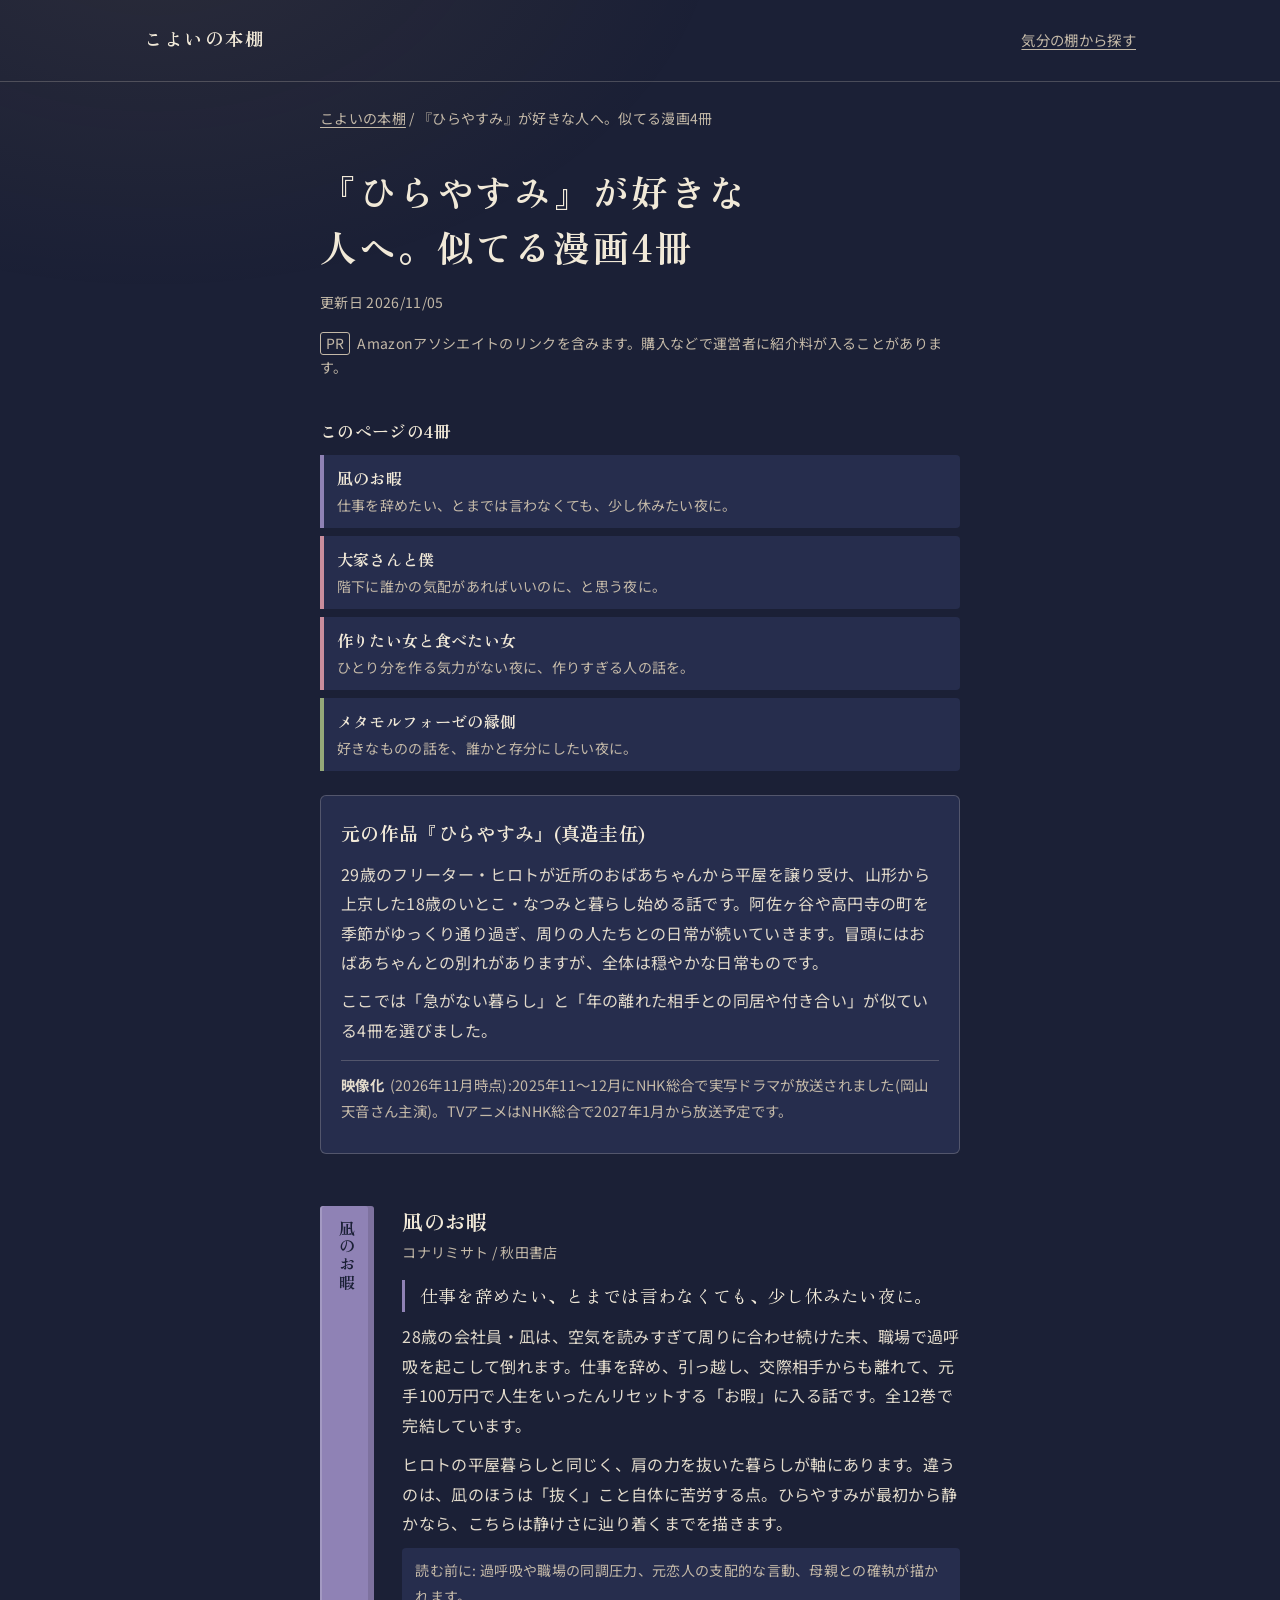
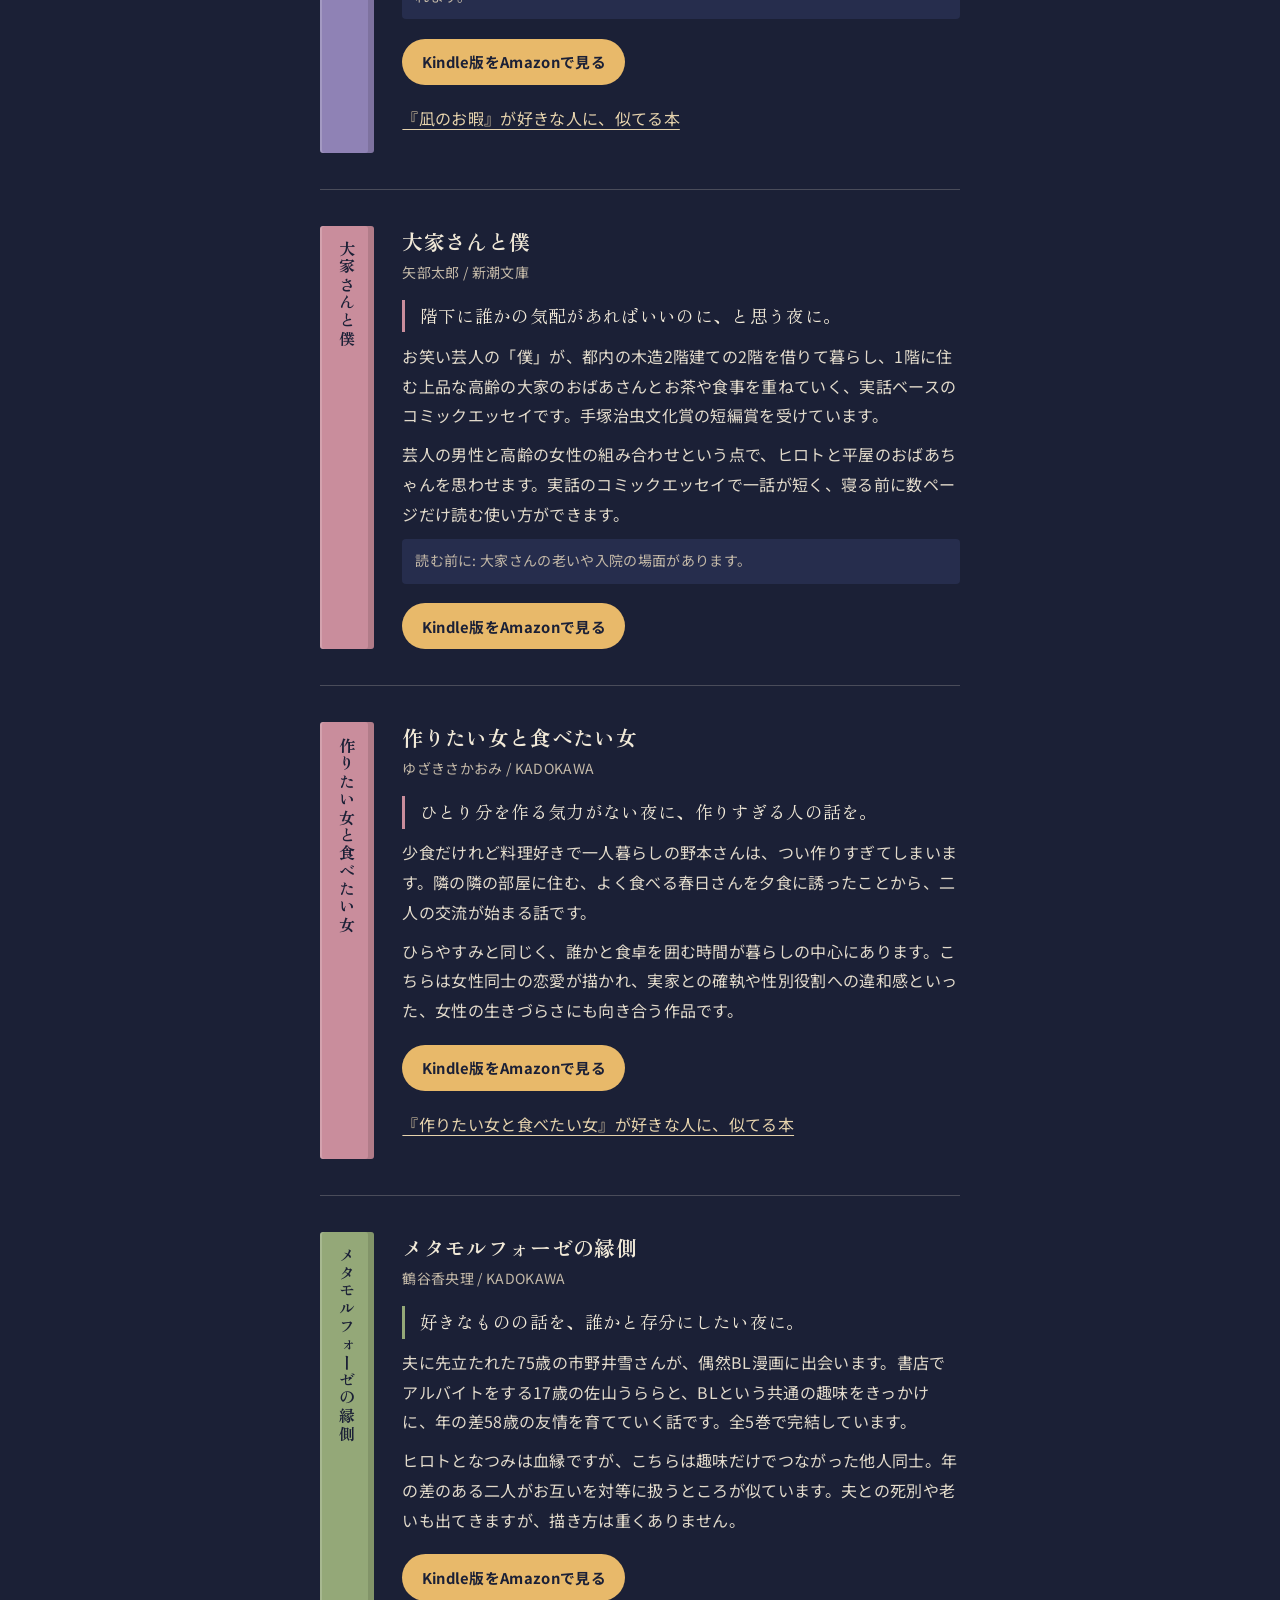
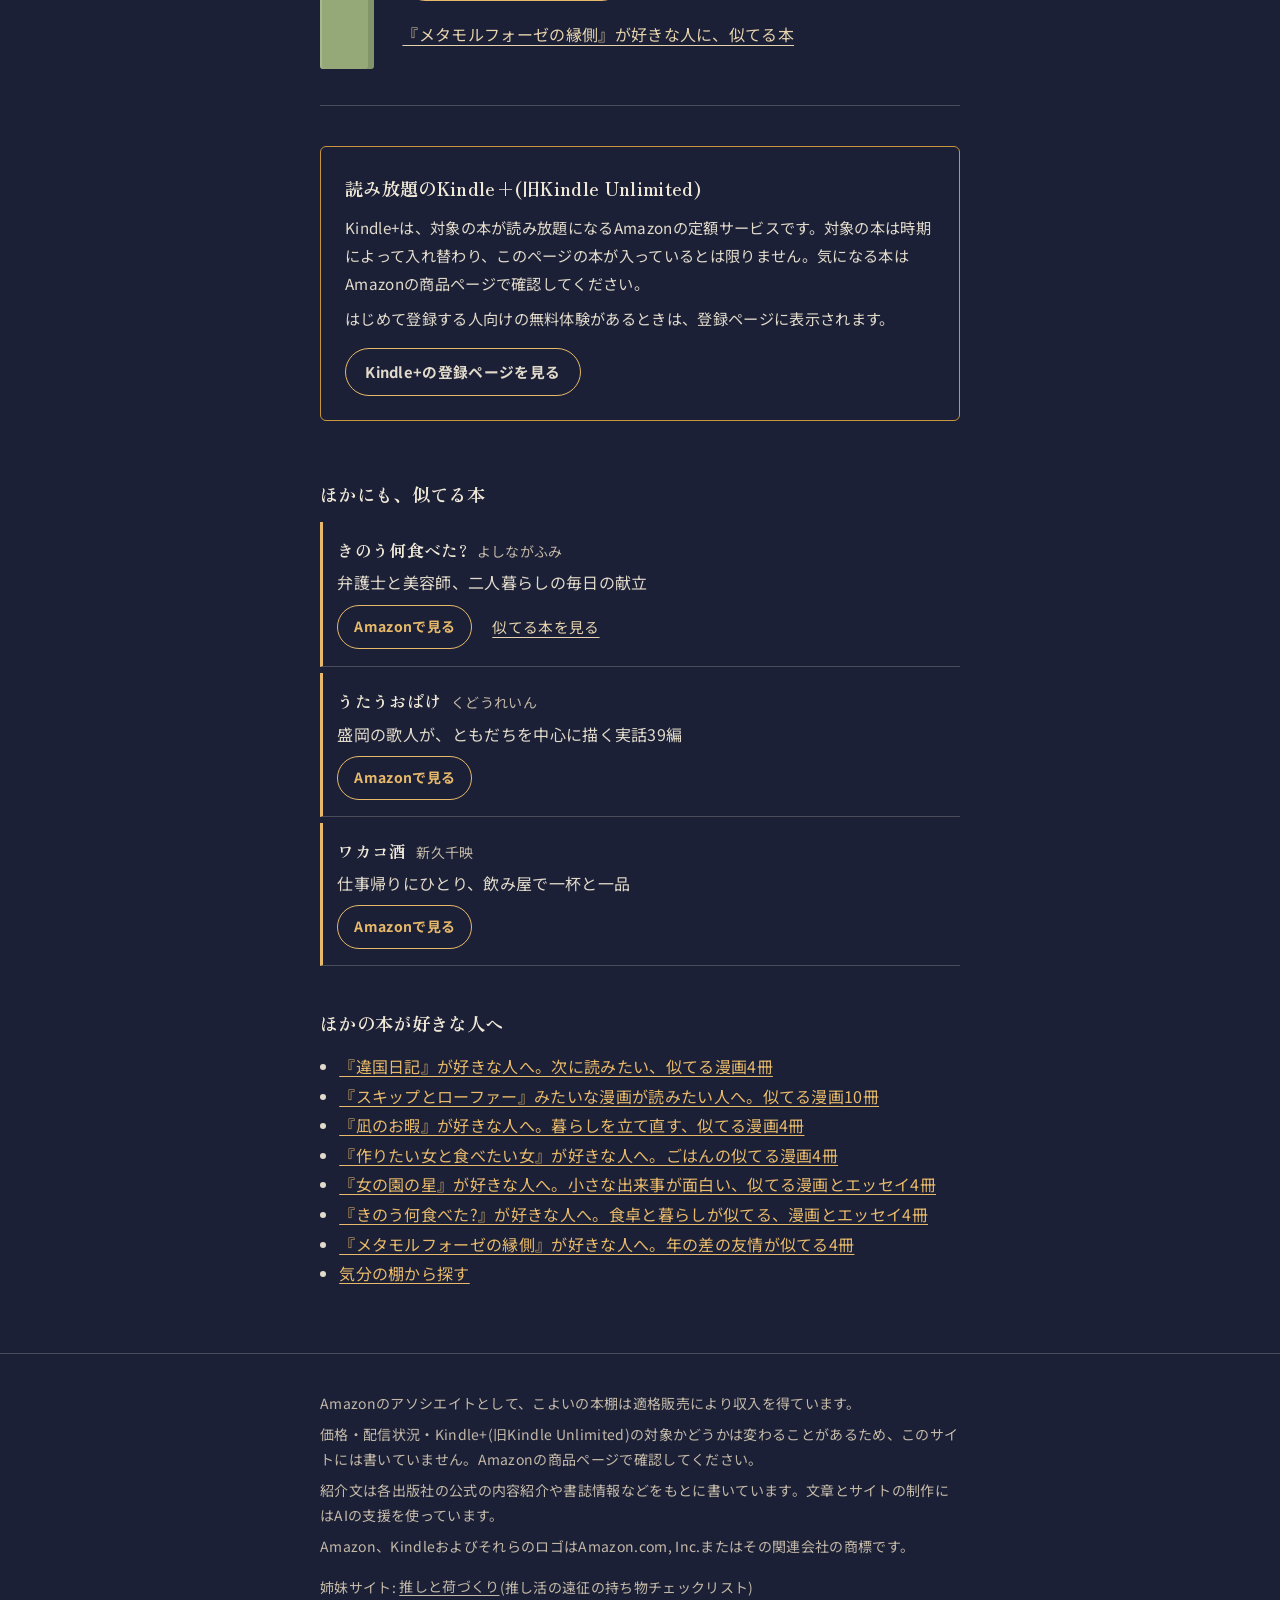
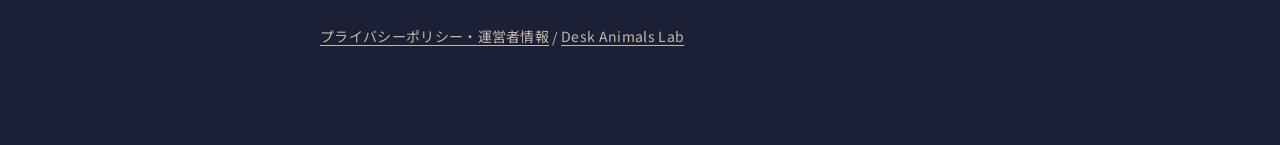
==== commit 80e9bcf6: "スキップとローファーの「ほかにも」を6冊に増やし、似ている点の一文を足した(10冊)。作品ページへのリンク文言を「似てる本」に Co-Authored-By: Claude Opus 5.5 <nor" ====
--- a/hirayasumi/index.html
+++ b/hirayasumi/index.html
@@ -59,7 +59,7 @@
       <p class="night">仕事を辞めたい、とまでは言わなくても、少し休みたい夜に。</p>
       <p>28歳の会社員・凪は、空気を読みすぎて周りに合わせ続けた末、職場で過呼吸を起こして倒れます。仕事を辞め、引っ越し、交際相手からも離れて、元手100万円で人生をいったんリセットする「お暇」に入る話です。全12巻で完結しています。</p><p>ヒロトの平屋暮らしと同じく、肩の力を抜いた暮らしが軸にあります。違うのは、凪のほうは「抜く」こと自体に苦労する点。ひらやすみが最初から静かなら、こちらは静けさに辿り着くまでを描きます。</p><p class="note">読む前に: 過呼吸や職場の同調圧力、元恋人の支配的な言動、母親との確執が描かれます。</p>
       <a class="btn-amazon" href="https://www.amazon.co.jp/dp/B072Q32L5S?tag=tinywonders-22" target="_blank" rel="sponsored noopener" data-book="nagi" data-kind="book"><span class="vh">『凪のお暇』の</span>Kindle版をAmazonで見る<span class="vh">(新しいタブで開きます)</span></a>
-      <p class="pick-more"><a class="link-page" href="../nagi/">『凪のお暇』が好きな人に、似てる4冊</a></p>
+      <p class="pick-more"><a class="link-page" href="../nagi/">『凪のお暇』が好きな人に、似てる本</a></p>
     </div>
   </section>
   <section class="pick" id="b-ooya" style="--c: var(--sp-sabishii)" aria-labelledby="pick-ooya">
@@ -81,7 +81,7 @@
       <p class="night">ひとり分を作る気力がない夜に、作りすぎる人の話を。</p>
       <p>少食だけれど料理好きで一人暮らしの野本さんは、つい作りすぎてしまいます。隣の隣の部屋に住む、よく食べる春日さんを夕食に誘ったことから、二人の交流が始まる話です。</p><p>ひらやすみと同じく、誰かと食卓を囲む時間が暮らしの中心にあります。こちらは女性同士の恋愛が描かれ、実家との確執や性別役割への違和感といった、女性の生きづらさにも向き合う作品です。</p>
       <a class="btn-amazon" href="https://www.amazon.co.jp/dp/B09693YH8K?tag=tinywonders-22" target="_blank" rel="sponsored noopener" data-book="tsukutabe" data-kind="book"><span class="vh">『作りたい女と食べたい女』の</span>Kindle版をAmazonで見る<span class="vh">(新しいタブで開きます)</span></a>
-      <p class="pick-more"><a class="link-page" href="../tsukutabe/">『作りたい女と食べたい女』が好きな人に、似てる4冊</a></p>
+      <p class="pick-more"><a class="link-page" href="../tsukutabe/">『作りたい女と食べたい女』が好きな人に、似てる本</a></p>
     </div>
   </section>
   <section class="pick" id="b-metamor" style="--c: var(--sp-kangae)" aria-labelledby="pick-metamor">
@@ -92,7 +92,7 @@
       <p class="night">好きなものの話を、誰かと存分にしたい夜に。</p>
       <p>夫に先立たれた75歳の市野井雪さんが、偶然BL漫画に出会います。書店でアルバイトをする17歳の佐山うららと、BLという共通の趣味をきっかけに、年の差58歳の友情を育てていく話です。全5巻で完結しています。</p><p>ヒロトとなつみは血縁ですが、こちらは趣味だけでつながった他人同士。年の差のある二人がお互いを対等に扱うところが似ています。夫との死別や老いも出てきますが、描き方は重くありません。</p>
       <a class="btn-amazon" href="https://www.amazon.co.jp/dp/B07CJ9RJFY?tag=tinywonders-22" target="_blank" rel="sponsored noopener" data-book="metamor" data-kind="book"><span class="vh">『メタモルフォーゼの縁側』の</span>Kindle版をAmazonで見る<span class="vh">(新しいタブで開きます)</span></a>
-      <p class="pick-more"><a class="link-page" href="../metamor/">『メタモルフォーゼの縁側』が好きな人に、似てる4冊</a></p>
+      <p class="pick-more"><a class="link-page" href="../metamor/">『メタモルフォーゼの縁側』が好きな人に、似てる本</a></p>
     </div>
   </section>
   
@@ -109,11 +109,13 @@
         <div class="row-head"><h3>きのう何食べた?</h3><p class="by">よしながふみ</p></div>
         <p class="tagline">弁護士と美容師、二人暮らしの毎日の献立</p>
         
-        <div class="book-links"><a class="btn-line" href="https://www.amazon.co.jp/dp/B011HYCVFY?tag=tinywonders-22" target="_blank" rel="sponsored noopener" data-book="nanitabe" data-kind="book"><span class="vh">『きのう何食べた?』の</span>Amazonで見る<span class="vh">(新しいタブで開きます)</span></a><a class="link-page" href="../nanitabe/">似てる4冊を見る<span class="vh">(『きのう何食べた?』が好きな人へ)</span></a></div>
+        
+        <div class="book-links"><a class="btn-line" href="https://www.amazon.co.jp/dp/B011HYCVFY?tag=tinywonders-22" target="_blank" rel="sponsored noopener" data-book="nanitabe" data-kind="book"><span class="vh">『きのう何食べた?』の</span>Amazonで見る<span class="vh">(新しいタブで開きます)</span></a><a class="link-page" href="../nanitabe/">似てる本を見る<span class="vh">(『きのう何食べた?』が好きな人へ)</span></a></div>
       </li>
       <li class="book-row">
         <div class="row-head"><h3>うたうおばけ</h3><p class="by">くどうれいん</p></div>
         <p class="tagline">盛岡の歌人が、ともだちを中心に描く実話39編</p>
+        
         
         <div class="book-links"><a class="btn-line" href="https://www.amazon.co.jp/dp/B0CK1M82JS?tag=tinywonders-22" target="_blank" rel="sponsored noopener" data-book="utauobake" data-kind="book"><span class="vh">『うたうおばけ』の</span>Amazonで見る<span class="vh">(新しいタブで開きます)</span></a></div>
       </li>
@@ -121,13 +123,14 @@
         <div class="row-head"><h3>ワカコ酒</h3><p class="by">新久千映</p></div>
         <p class="tagline">仕事帰りにひとり、飲み屋で一杯と一品</p>
         
+        
         <div class="book-links"><a class="btn-line" href="https://www.amazon.co.jp/dp/B00YV3WKKU?tag=tinywonders-22" target="_blank" rel="sponsored noopener" data-book="wakako" data-kind="book"><span class="vh">『ワカコ酒』の</span>Amazonで見る<span class="vh">(新しいタブで開きます)</span></a></div>
       </li>
     </ul>
   </section>
   <nav class="more" aria-labelledby="more-h">
     <h2 id="more-h">ほかの本が好きな人へ</h2>
-    <ul><li><a href="../ikoku/">『違国日記』が好きな人へ。次に読みたい、似てる漫画4冊</a></li><li><a href="../skip/">『スキップとローファー』みたいな漫画が読みたい人へ。似てる漫画4冊</a></li><li><a href="../nagi/">『凪のお暇』が好きな人へ。暮らしを立て直す、似てる漫画4冊</a></li><li><a href="../tsukutabe/">『作りたい女と食べたい女』が好きな人へ。ごはんの似てる漫画4冊</a></li><li><a href="../onnanosono/">『女の園の星』が好きな人へ。小さな出来事が面白い、似てる漫画とエッセイ4冊</a></li><li><a href="../nanitabe/">『きのう何食べた?』が好きな人へ。食卓と暮らしが似てる、漫画とエッセイ4冊</a></li><li><a href="../metamor/">『メタモルフォーゼの縁側』が好きな人へ。年の差の友情が似てる4冊</a></li><li><a href="../#shelves">気分の棚から探す</a></li></ul>
+    <ul><li><a href="../ikoku/">『違国日記』が好きな人へ。次に読みたい、似てる漫画4冊</a></li><li><a href="../skip/">『スキップとローファー』みたいな漫画が読みたい人へ。似てる漫画10冊</a></li><li><a href="../nagi/">『凪のお暇』が好きな人へ。暮らしを立て直す、似てる漫画4冊</a></li><li><a href="../tsukutabe/">『作りたい女と食べたい女』が好きな人へ。ごはんの似てる漫画4冊</a></li><li><a href="../onnanosono/">『女の園の星』が好きな人へ。小さな出来事が面白い、似てる漫画とエッセイ4冊</a></li><li><a href="../nanitabe/">『きのう何食べた?』が好きな人へ。食卓と暮らしが似てる、漫画とエッセイ4冊</a></li><li><a href="../metamor/">『メタモルフォーゼの縁側』が好きな人へ。年の差の友情が似てる4冊</a></li><li><a href="../#shelves">気分の棚から探す</a></li></ul>
   </nav>
 </div>
 </main>
@@ -136,7 +139,7 @@
   <div class="wrap-text">
     <p>Amazonのアソシエイトとして、こよいの本棚は適格販売により収入を得ています。</p>
     <p>価格・配信状況・Kindle+(旧Kindle Unlimited)の対象かどうかは変わることがあるため、このサイトには書いていません。Amazonの商品ページで確認してください。</p>
-    <p>紹介文は各出版社の公式の内容紹介をもとに書いています。文章とサイトの制作にはAIの支援を使っています。</p>
+    <p>紹介文は各出版社の公式の内容紹介や書誌情報などをもとに書いています。文章とサイトの制作にはAIの支援を使っています。</p>
     <p>Amazon、KindleおよびそれらのロゴはAmazon.com, Inc.またはその関連会社の商標です。</p>
     <p>姉妹サイト: <a href="https://deskanimals114510-ai.github.io/oshi-nizukuri/">推しと荷づくり</a>(推し活の遠征の持ち物チェックリスト)</p>
     <p><a href="../privacy/">プライバシーポリシー・運営者情報</a> / <a href="https://deskanimals114510-ai.github.io/" target="_blank" rel="noopener">Desk Animals Lab</a></p>
--- a/style.css
+++ b/style.css
@@ -234,3 +234,4 @@
   .spine { transition: none; }
   .spine:hover, .spine:focus-visible { transform: none; }
 }
+.also .also-why { margin: 0.3rem 0 0; font-size: 0.9rem; color: var(--paper-sub); }
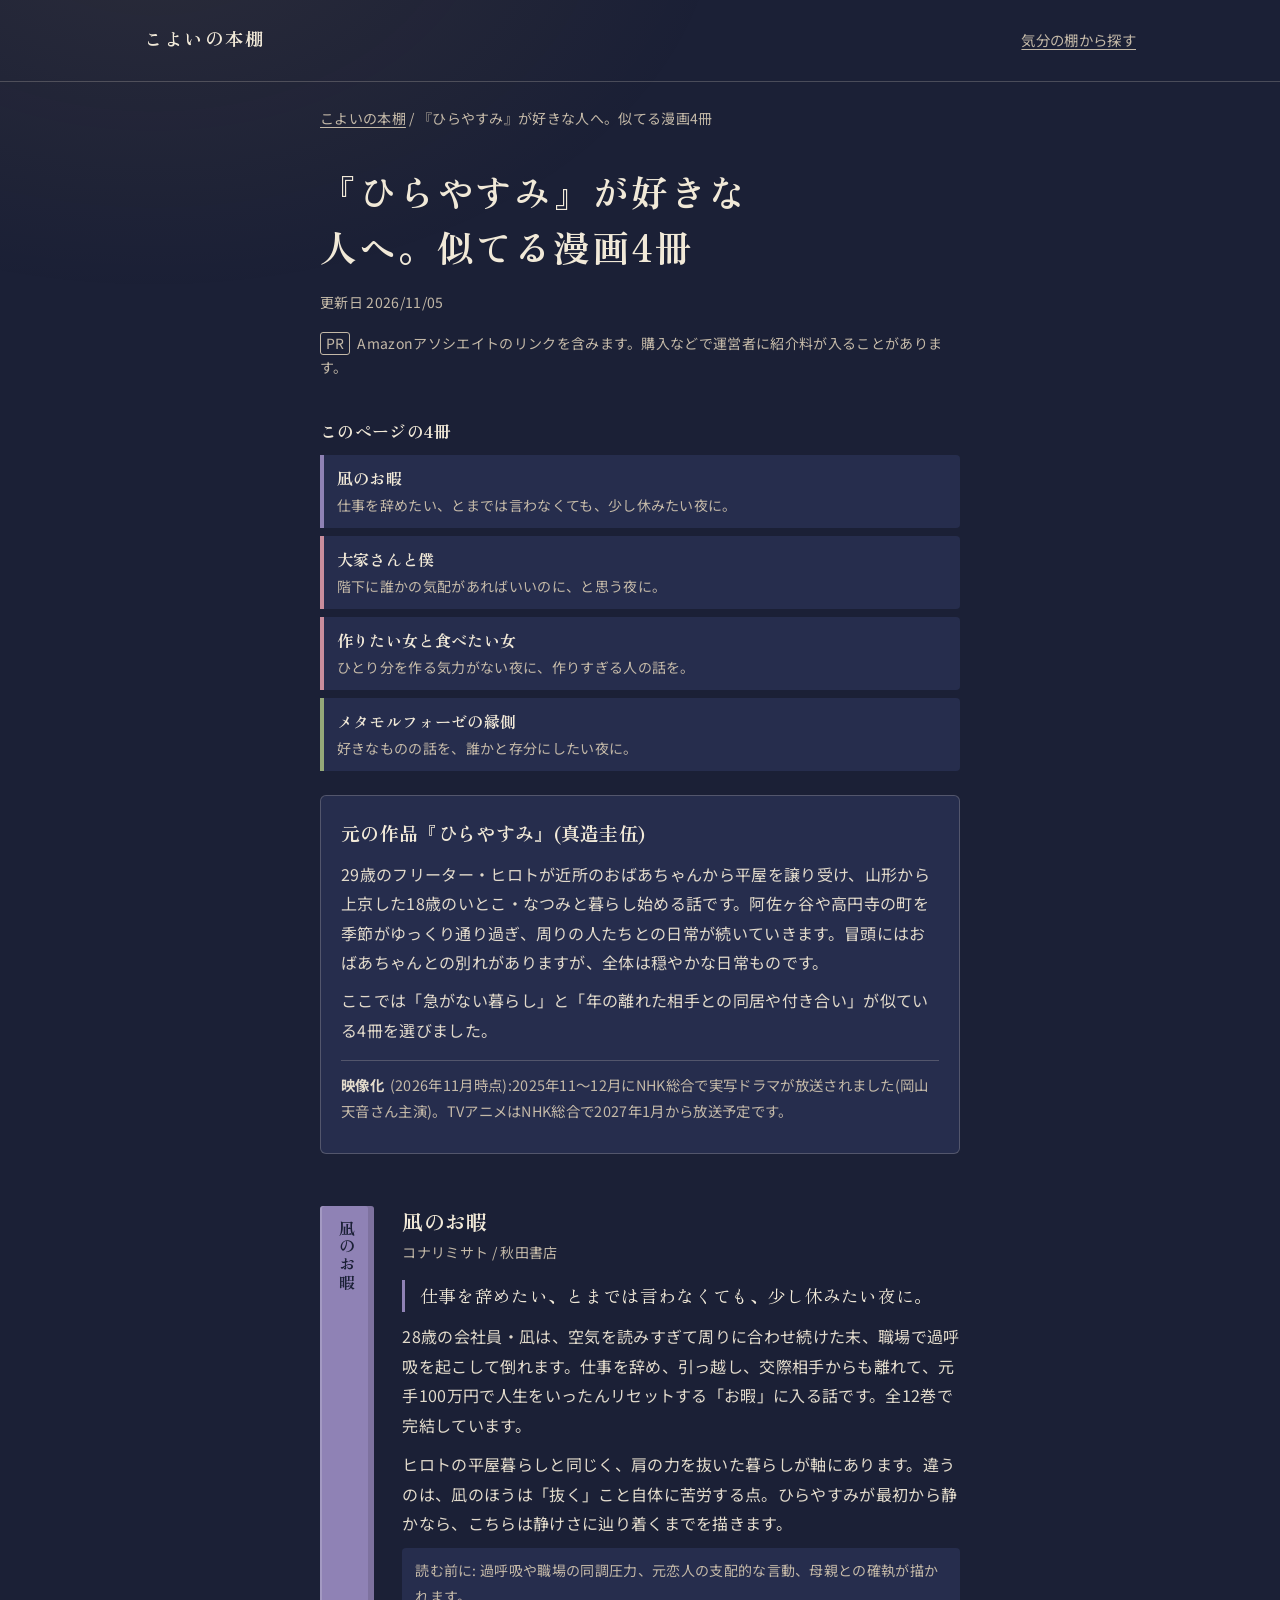
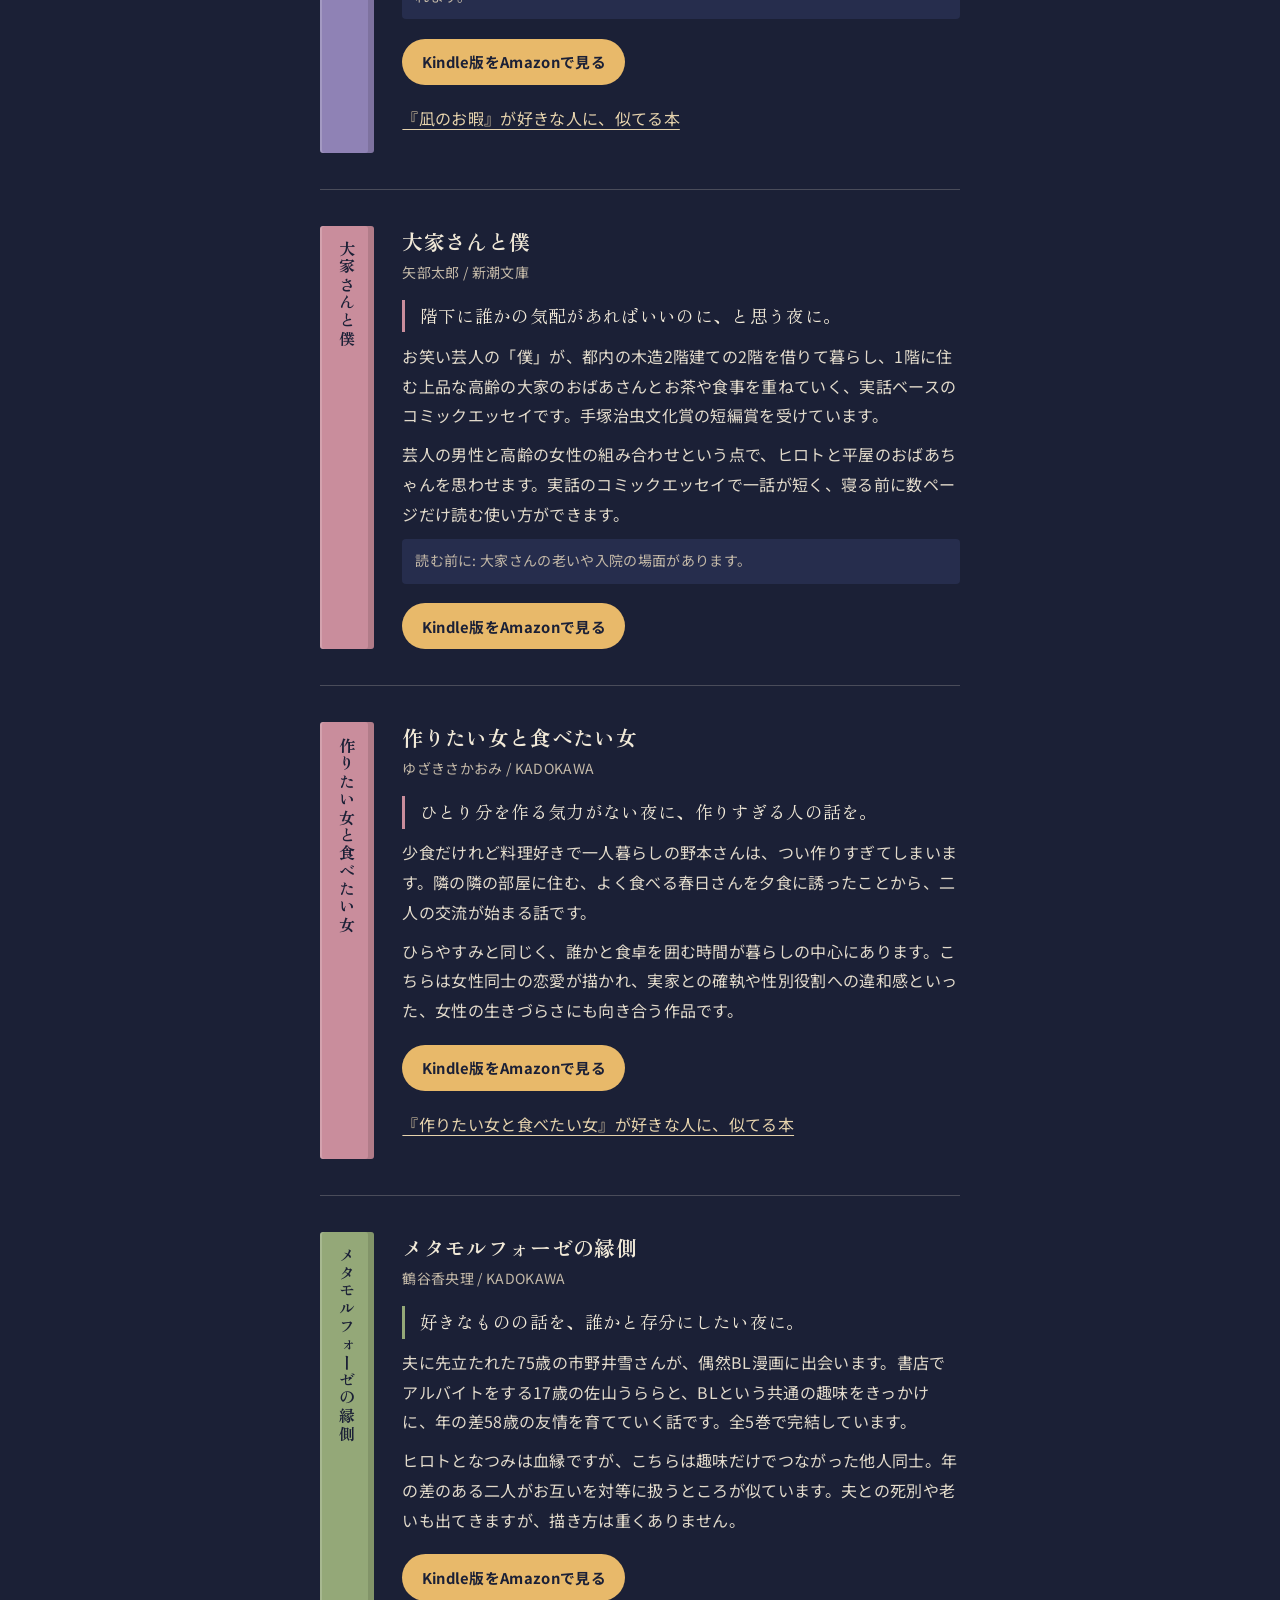
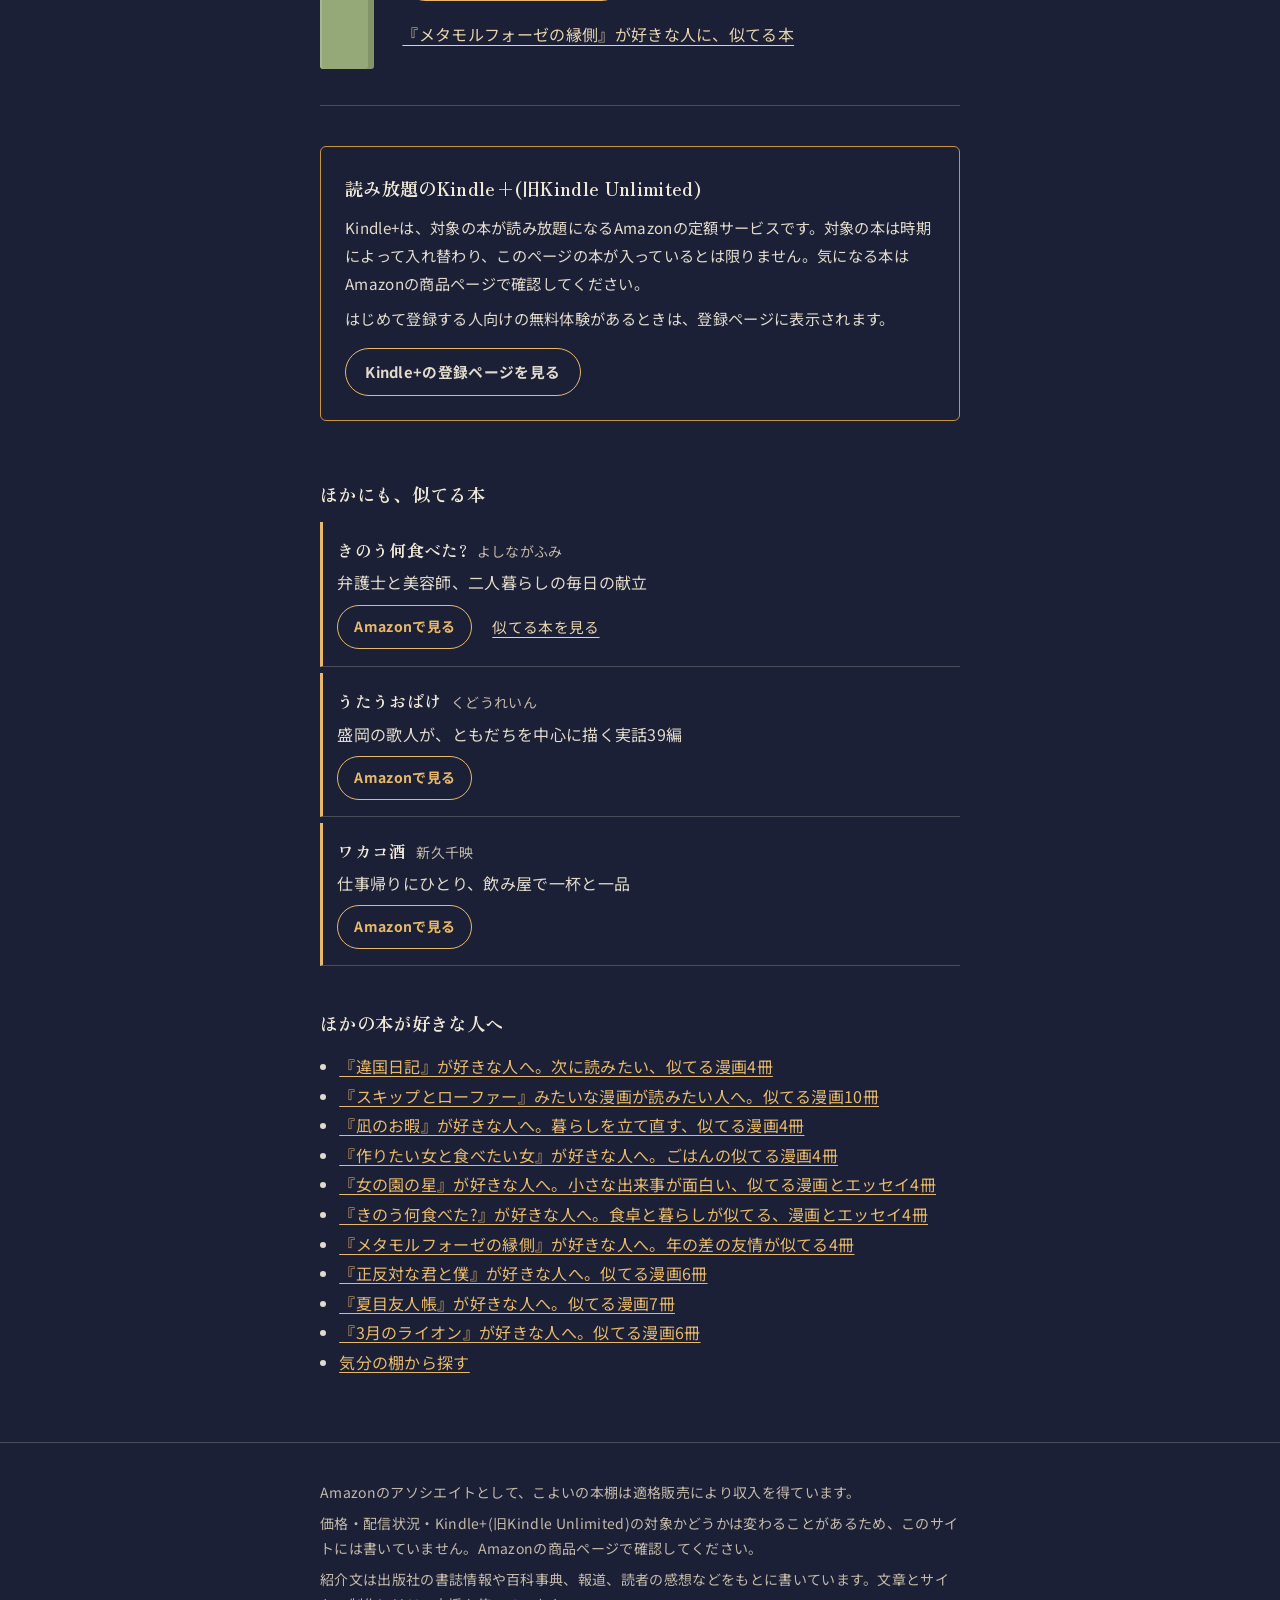
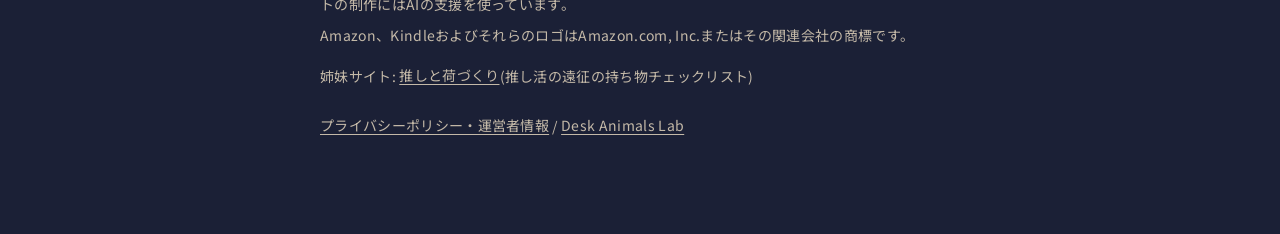
==== commit ffedc30f: "作品ページを3本追加: 正反対な君と僕・夏目友人帳・3月のライオン(11/20) トップの棚に3作を追加、フッターの根拠の書き方を修正  Co-Authored-By: Claude Opus 5.5" ====
--- a/hirayasumi/index.html
+++ b/hirayasumi/index.html
@@ -130,7 +130,7 @@
   </section>
   <nav class="more" aria-labelledby="more-h">
     <h2 id="more-h">ほかの本が好きな人へ</h2>
-    <ul><li><a href="../ikoku/">『違国日記』が好きな人へ。次に読みたい、似てる漫画4冊</a></li><li><a href="../skip/">『スキップとローファー』みたいな漫画が読みたい人へ。似てる漫画10冊</a></li><li><a href="../nagi/">『凪のお暇』が好きな人へ。暮らしを立て直す、似てる漫画4冊</a></li><li><a href="../tsukutabe/">『作りたい女と食べたい女』が好きな人へ。ごはんの似てる漫画4冊</a></li><li><a href="../onnanosono/">『女の園の星』が好きな人へ。小さな出来事が面白い、似てる漫画とエッセイ4冊</a></li><li><a href="../nanitabe/">『きのう何食べた?』が好きな人へ。食卓と暮らしが似てる、漫画とエッセイ4冊</a></li><li><a href="../metamor/">『メタモルフォーゼの縁側』が好きな人へ。年の差の友情が似てる4冊</a></li><li><a href="../#shelves">気分の棚から探す</a></li></ul>
+    <ul><li><a href="../ikoku/">『違国日記』が好きな人へ。次に読みたい、似てる漫画4冊</a></li><li><a href="../skip/">『スキップとローファー』みたいな漫画が読みたい人へ。似てる漫画10冊</a></li><li><a href="../nagi/">『凪のお暇』が好きな人へ。暮らしを立て直す、似てる漫画4冊</a></li><li><a href="../tsukutabe/">『作りたい女と食べたい女』が好きな人へ。ごはんの似てる漫画4冊</a></li><li><a href="../onnanosono/">『女の園の星』が好きな人へ。小さな出来事が面白い、似てる漫画とエッセイ4冊</a></li><li><a href="../nanitabe/">『きのう何食べた?』が好きな人へ。食卓と暮らしが似てる、漫画とエッセイ4冊</a></li><li><a href="../metamor/">『メタモルフォーゼの縁側』が好きな人へ。年の差の友情が似てる4冊</a></li><li><a href="../seihantai/">『正反対な君と僕』が好きな人へ。似てる漫画6冊</a></li><li><a href="../natsume/">『夏目友人帳』が好きな人へ。似てる漫画7冊</a></li><li><a href="../lion/">『3月のライオン』が好きな人へ。似てる漫画6冊</a></li><li><a href="../#shelves">気分の棚から探す</a></li></ul>
   </nav>
 </div>
 </main>
@@ -139,7 +139,7 @@
   <div class="wrap-text">
     <p>Amazonのアソシエイトとして、こよいの本棚は適格販売により収入を得ています。</p>
     <p>価格・配信状況・Kindle+(旧Kindle Unlimited)の対象かどうかは変わることがあるため、このサイトには書いていません。Amazonの商品ページで確認してください。</p>
-    <p>紹介文は各出版社の公式の内容紹介や書誌情報などをもとに書いています。文章とサイトの制作にはAIの支援を使っています。</p>
+    <p>紹介文は出版社の書誌情報や百科事典、報道、読者の感想などをもとに書いています。文章とサイトの制作にはAIの支援を使っています。</p>
     <p>Amazon、KindleおよびそれらのロゴはAmazon.com, Inc.またはその関連会社の商標です。</p>
     <p>姉妹サイト: <a href="https://deskanimals114510-ai.github.io/oshi-nizukuri/">推しと荷づくり</a>(推し活の遠征の持ち物チェックリスト)</p>
     <p><a href="../privacy/">プライバシーポリシー・運営者情報</a> / <a href="https://deskanimals114510-ai.github.io/" target="_blank" rel="noopener">Desk Animals Lab</a></p>
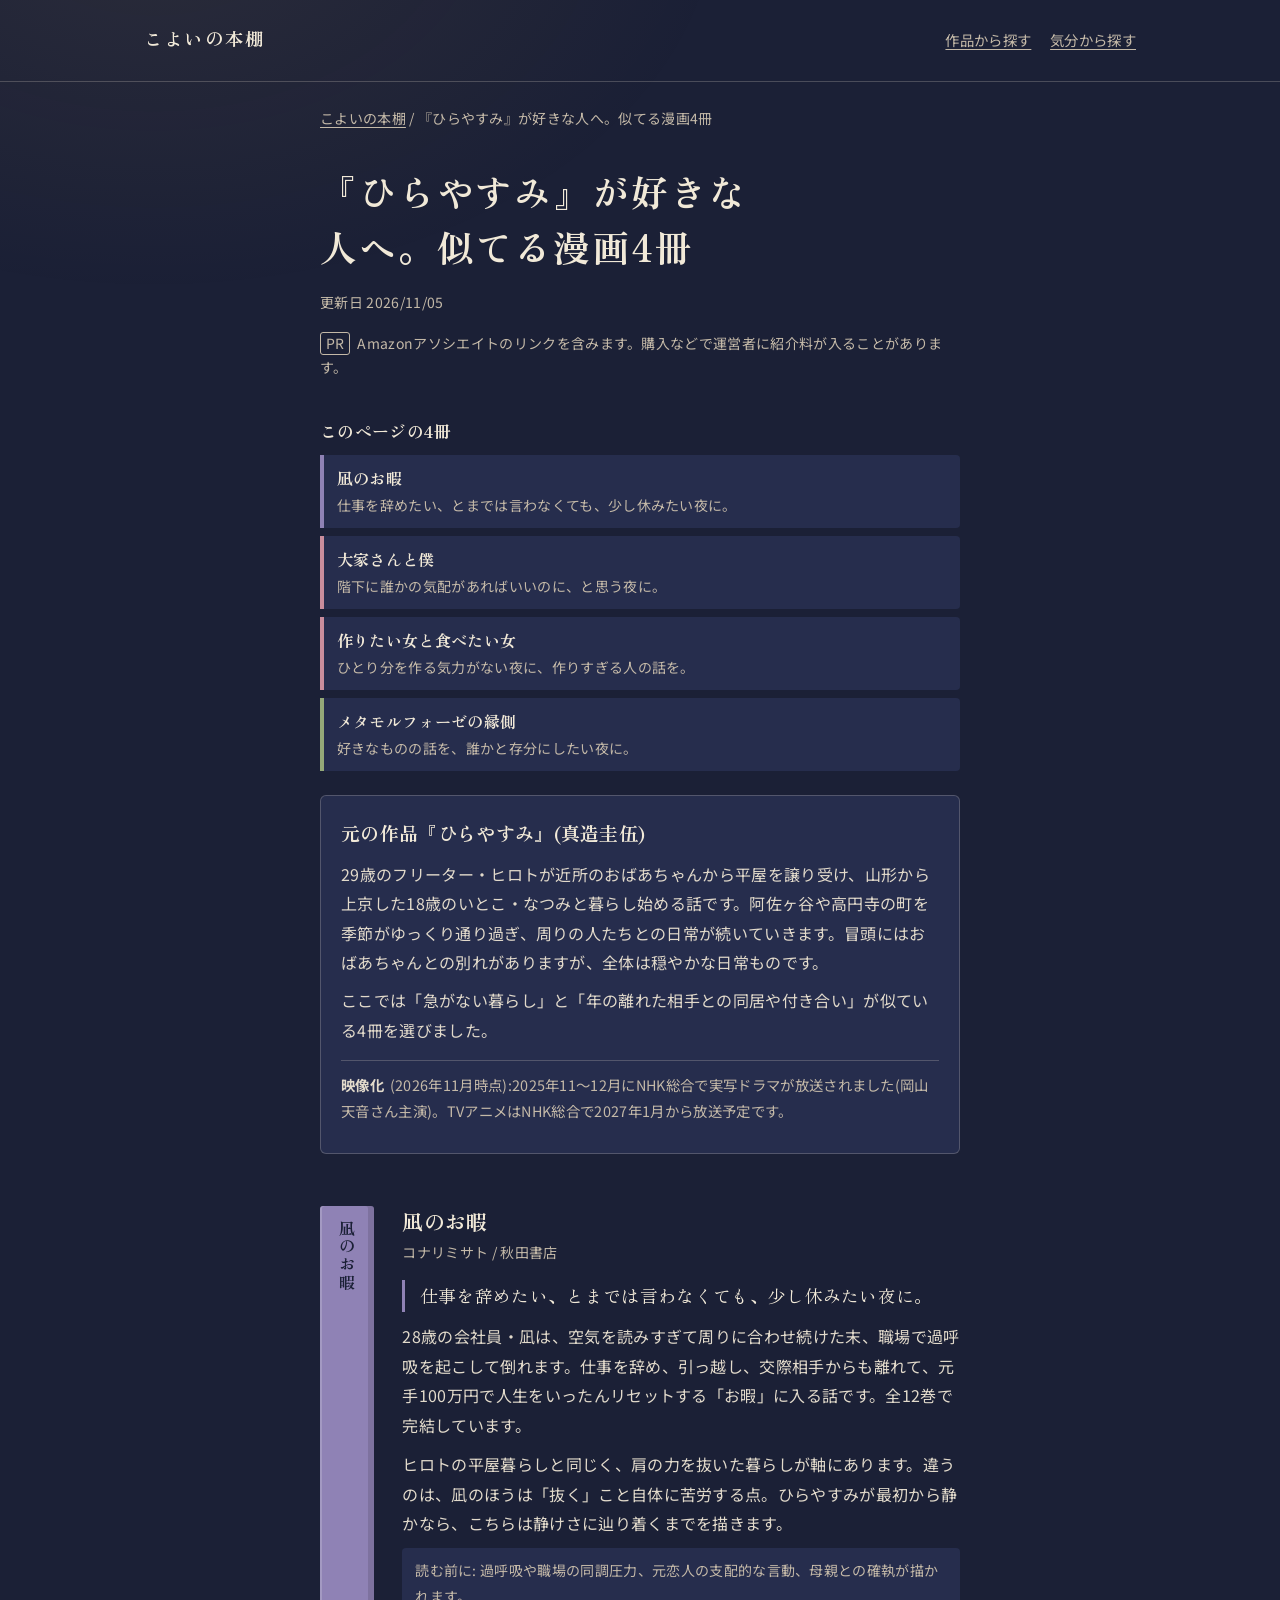
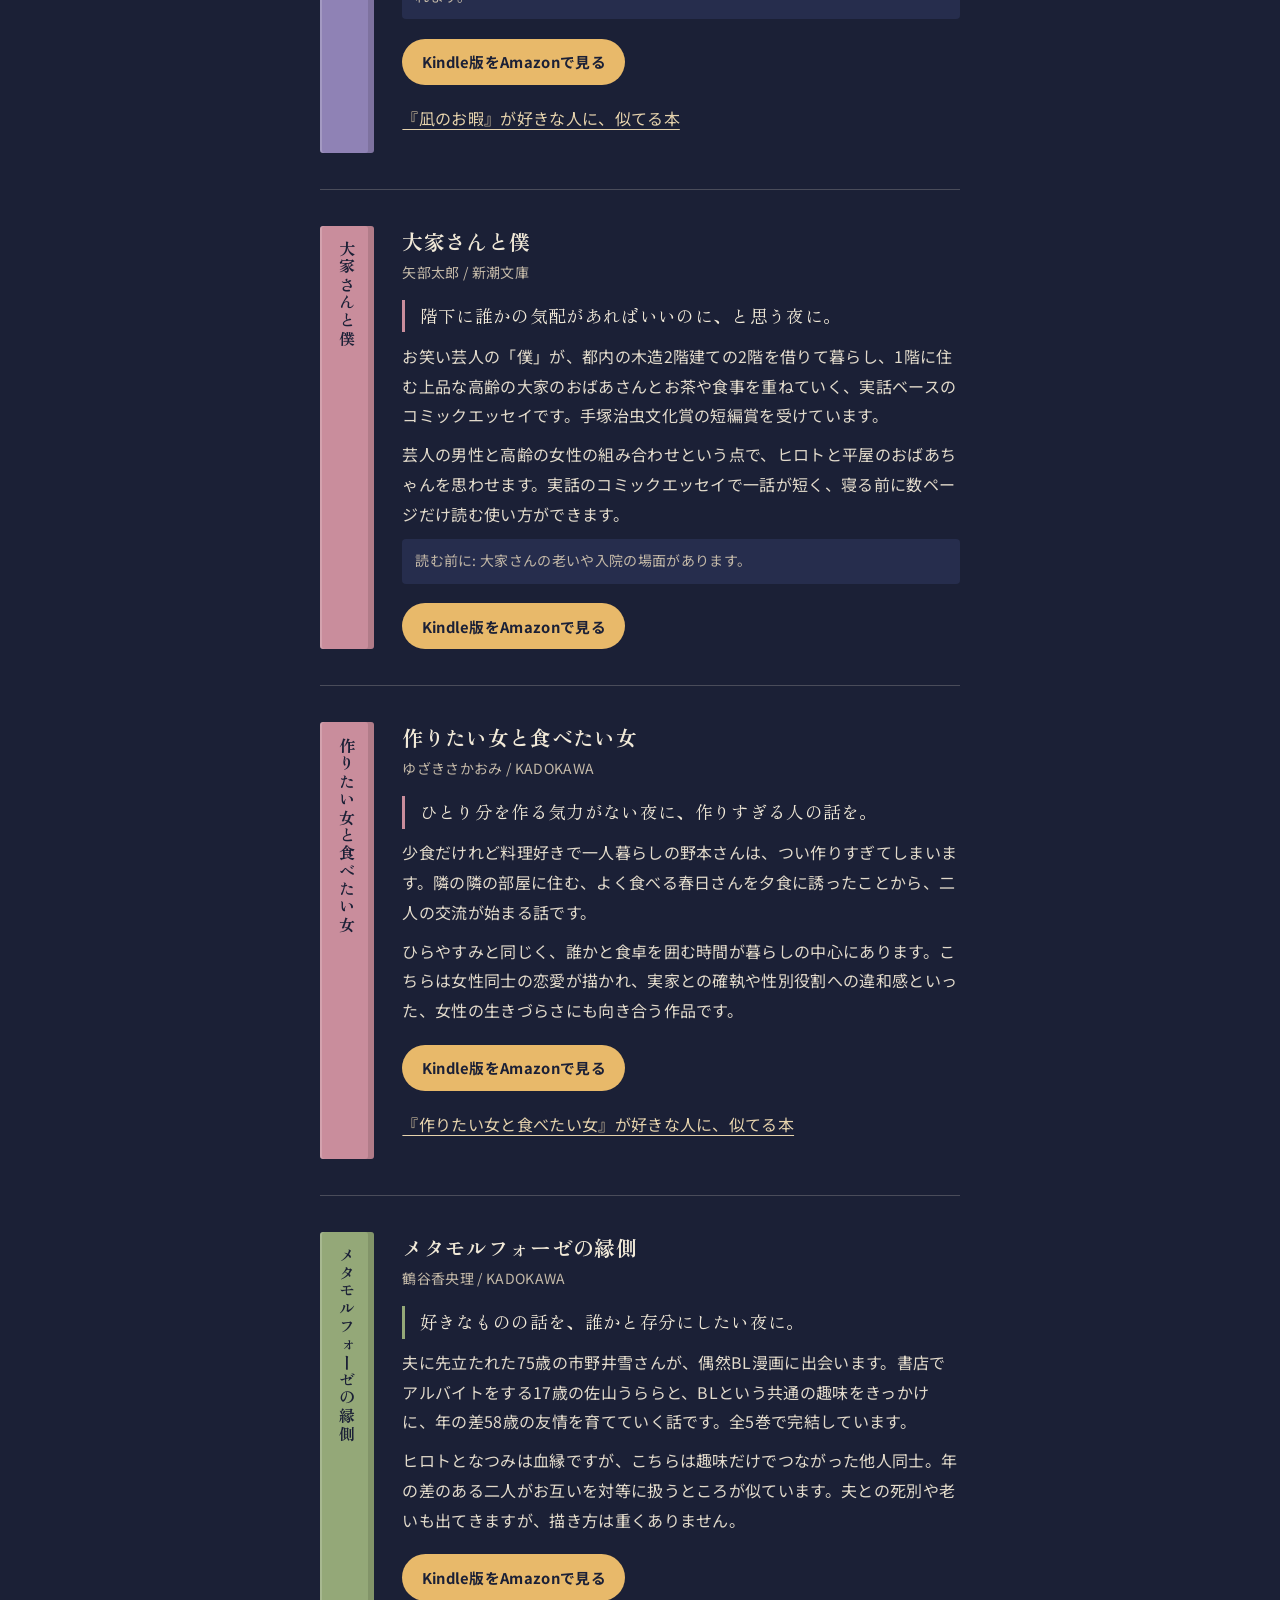
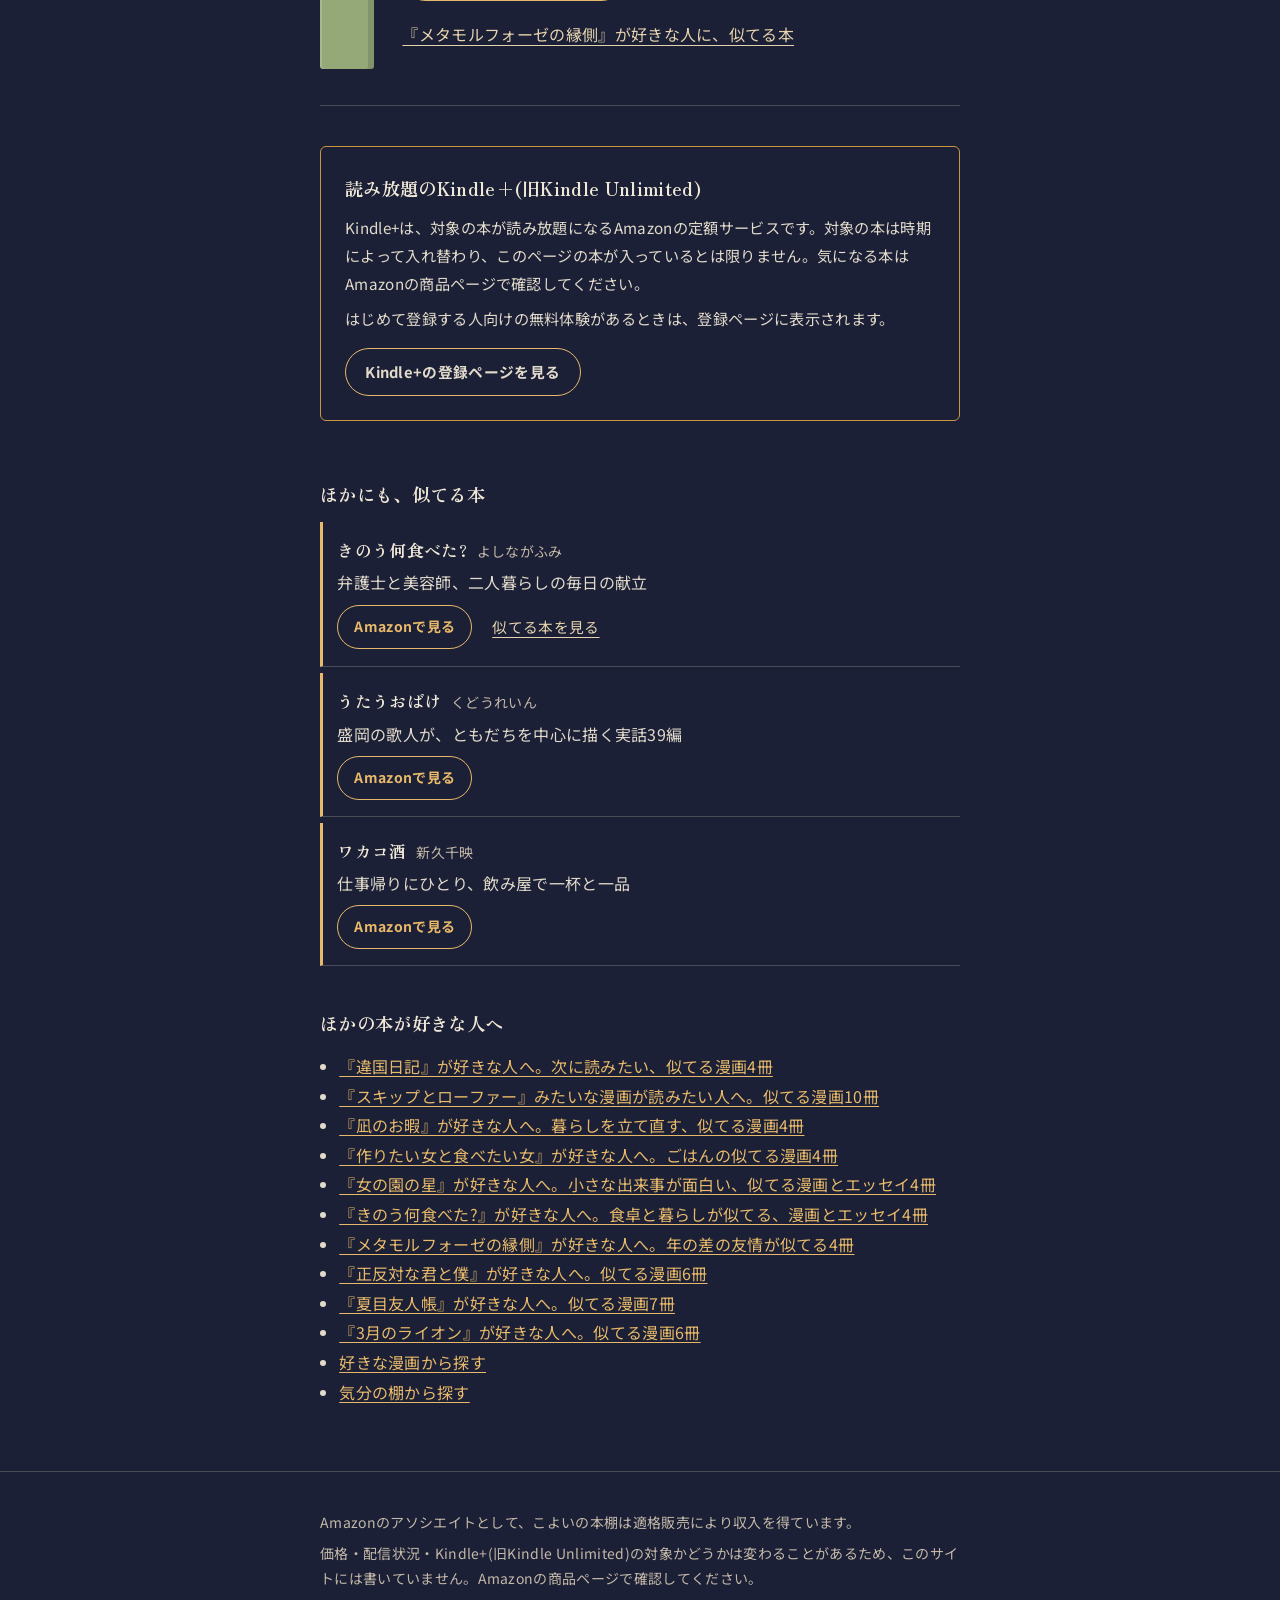
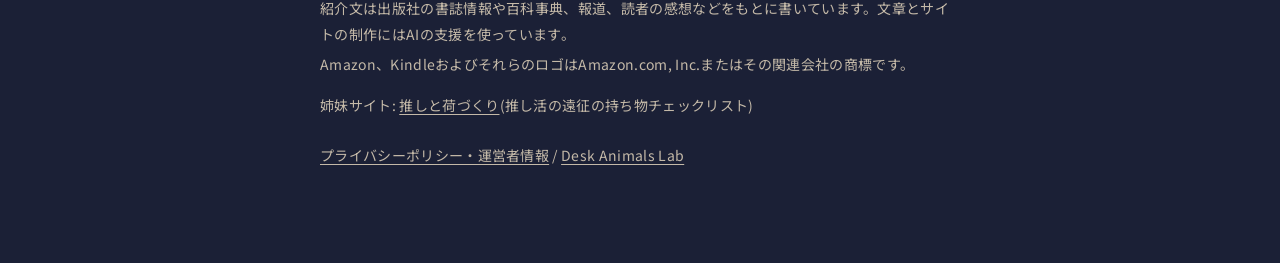
==== commit f0f04880: "トップを「好きな漫画の次の1冊」軸に変更、作品11本の入口を上に、OGP画像とプライバシーの根拠の書き方を更新(11/22) Co-Authored-By: Claude Opus 5.5 <nore" ====
--- a/hirayasumi/index.html
+++ b/hirayasumi/index.html
@@ -11,10 +11,10 @@
 <meta property="og:title" content="『ひらやすみ』が好きな人におすすめ。似てる漫画4冊｜こよいの本棚">
 <meta property="og:description" content="平屋での二人暮らしを描く『ひらやすみ』が好きな人に、『凪のお暇』『大家さんと僕』『作りたい女と食べたい女』『メタモルフォーゼの縁側』の4冊。暮らしの速度と、年の離れた相手との距離感が似ている漫画を選びました。">
 <meta property="og:url" content="https://deskanimals114510-ai.github.io/koyoi-hondana/hirayasumi/">
-<meta property="og:image" content="https://deskanimals114510-ai.github.io/koyoi-hondana/og-image.jpg">
+<meta property="og:image" content="https://deskanimals114510-ai.github.io/koyoi-hondana/og-image-2.jpg">
 <meta property="og:image:width" content="1200">
 <meta property="og:image:height" content="630">
-<meta property="og:image:alt" content="こよいの本棚:気分の名前が書かれた7冊の背表紙">
+<meta property="og:image:alt" content="こよいの本棚:好きな漫画の次の1冊を探す本棚">
 <meta property="og:locale" content="ja_JP">
 <meta name="twitter:card" content="summary_large_image">
 <meta name="theme-color" content="#1b2036">
@@ -24,14 +24,14 @@
 <link href="https://fonts.googleapis.com/css2?family=Noto+Sans+JP:wght@400;700&family=Zen+Old+Mincho:wght@700&display=swap" rel="stylesheet">
 <link rel="stylesheet" href="../style.css">
 <script defer src="../analytics.js"></script>
-<script type="application/ld+json">[{"@context": "https://schema.org", "@type": "BreadcrumbList", "itemListElement": [{"@type": "ListItem", "position": 1, "name": "こよいの本棚", "item": "https://deskanimals114510-ai.github.io/koyoi-hondana/"}, {"@type": "ListItem", "position": 2, "name": "『ひらやすみ』が好きな人へ。似てる漫画4冊", "item": "https://deskanimals114510-ai.github.io/koyoi-hondana/hirayasumi/"}]}, {"@context": "https://schema.org", "@type": "Article", "headline": "『ひらやすみ』が好きな人へ。似てる漫画4冊", "description": "平屋での二人暮らしを描く『ひらやすみ』が好きな人に、『凪のお暇』『大家さんと僕』『作りたい女と食べたい女』『メタモルフォーゼの縁側』の4冊。暮らしの速度と、年の離れた相手との距離感が似ている漫画を選びました。", "datePublished": "2026-10-22", "dateModified": "2026-11-05", "inLanguage": "ja", "mainEntityOfPage": "https://deskanimals114510-ai.github.io/koyoi-hondana/hirayasumi/", "image": ["https://deskanimals114510-ai.github.io/koyoi-hondana/og-image.jpg"], "author": {"@type": "Organization", "name": "こよいの本棚", "url": "https://deskanimals114510-ai.github.io/koyoi-hondana/"}}]</script>
+<script type="application/ld+json">[{"@context": "https://schema.org", "@type": "BreadcrumbList", "itemListElement": [{"@type": "ListItem", "position": 1, "name": "こよいの本棚", "item": "https://deskanimals114510-ai.github.io/koyoi-hondana/"}, {"@type": "ListItem", "position": 2, "name": "『ひらやすみ』が好きな人へ。似てる漫画4冊", "item": "https://deskanimals114510-ai.github.io/koyoi-hondana/hirayasumi/"}]}, {"@context": "https://schema.org", "@type": "Article", "headline": "『ひらやすみ』が好きな人へ。似てる漫画4冊", "description": "平屋での二人暮らしを描く『ひらやすみ』が好きな人に、『凪のお暇』『大家さんと僕』『作りたい女と食べたい女』『メタモルフォーゼの縁側』の4冊。暮らしの速度と、年の離れた相手との距離感が似ている漫画を選びました。", "datePublished": "2026-10-22", "dateModified": "2026-11-05", "inLanguage": "ja", "mainEntityOfPage": "https://deskanimals114510-ai.github.io/koyoi-hondana/hirayasumi/", "image": ["https://deskanimals114510-ai.github.io/koyoi-hondana/og-image-2.jpg"], "author": {"@type": "Organization", "name": "こよいの本棚", "url": "https://deskanimals114510-ai.github.io/koyoi-hondana/"}}]</script>
 </head>
 <body>
 <a class="skip-link" href="#main">本文へ移動</a>
 <header class="site-header">
   <div class="wrap">
     <a class="site-name" href="../">こよいの本棚</a>
-    <nav aria-label="サイト内"><a href="../#shelves">気分の棚から探す</a></nav>
+    <nav aria-label="サイト内"><a href="../#works">作品から探す</a> <a href="../#mood-entry">気分から探す</a></nav>
   </div>
 </header>
 <main id="main">
@@ -130,11 +130,11 @@
   </section>
   <nav class="more" aria-labelledby="more-h">
     <h2 id="more-h">ほかの本が好きな人へ</h2>
-    <ul><li><a href="../ikoku/">『違国日記』が好きな人へ。次に読みたい、似てる漫画4冊</a></li><li><a href="../skip/">『スキップとローファー』みたいな漫画が読みたい人へ。似てる漫画10冊</a></li><li><a href="../nagi/">『凪のお暇』が好きな人へ。暮らしを立て直す、似てる漫画4冊</a></li><li><a href="../tsukutabe/">『作りたい女と食べたい女』が好きな人へ。ごはんの似てる漫画4冊</a></li><li><a href="../onnanosono/">『女の園の星』が好きな人へ。小さな出来事が面白い、似てる漫画とエッセイ4冊</a></li><li><a href="../nanitabe/">『きのう何食べた?』が好きな人へ。食卓と暮らしが似てる、漫画とエッセイ4冊</a></li><li><a href="../metamor/">『メタモルフォーゼの縁側』が好きな人へ。年の差の友情が似てる4冊</a></li><li><a href="../seihantai/">『正反対な君と僕』が好きな人へ。似てる漫画6冊</a></li><li><a href="../natsume/">『夏目友人帳』が好きな人へ。似てる漫画7冊</a></li><li><a href="../lion/">『3月のライオン』が好きな人へ。似てる漫画6冊</a></li><li><a href="../#shelves">気分の棚から探す</a></li></ul>
+    <ul><li><a href="../ikoku/">『違国日記』が好きな人へ。次に読みたい、似てる漫画4冊</a></li><li><a href="../skip/">『スキップとローファー』みたいな漫画が読みたい人へ。似てる漫画10冊</a></li><li><a href="../nagi/">『凪のお暇』が好きな人へ。暮らしを立て直す、似てる漫画4冊</a></li><li><a href="../tsukutabe/">『作りたい女と食べたい女』が好きな人へ。ごはんの似てる漫画4冊</a></li><li><a href="../onnanosono/">『女の園の星』が好きな人へ。小さな出来事が面白い、似てる漫画とエッセイ4冊</a></li><li><a href="../nanitabe/">『きのう何食べた?』が好きな人へ。食卓と暮らしが似てる、漫画とエッセイ4冊</a></li><li><a href="../metamor/">『メタモルフォーゼの縁側』が好きな人へ。年の差の友情が似てる4冊</a></li><li><a href="../seihantai/">『正反対な君と僕』が好きな人へ。似てる漫画6冊</a></li><li><a href="../natsume/">『夏目友人帳』が好きな人へ。似てる漫画7冊</a></li><li><a href="../lion/">『3月のライオン』が好きな人へ。似てる漫画6冊</a></li><li><a href="../#works">好きな漫画から探す</a></li><li><a href="../#mood-entry">気分の棚から探す</a></li></ul>
   </nav>
 </div>
 </main>
-<nav class="fab-nav" aria-label="気分の棚へ戻る"><a class="fab" href="../#mood-shelf">気分を変える</a></nav>
+<nav class="fab-nav" aria-label="気分の棚へ戻る"><a class="fab" href="../#mood-entry">気分を変える</a></nav>
 <footer class="site-footer">
   <div class="wrap-text">
     <p>Amazonのアソシエイトとして、こよいの本棚は適格販売により収入を得ています。</p>
--- a/style.css
+++ b/style.css
@@ -64,9 +64,11 @@
 /* ヘッダー */
 .site-header { padding: 1.1rem 0; border-bottom: 1px solid var(--line); }
 .site-header .wrap { display: flex; align-items: baseline; justify-content: space-between; gap: 1rem; }
-.site-name { font-family: var(--f-head); font-size: 1.15rem; font-weight: 700; color: var(--paper); text-decoration: none; letter-spacing: 0.12em; }
+.site-name { font-family: var(--f-head); font-size: 1.15rem; font-weight: 700; color: var(--paper); text-decoration: none; letter-spacing: 0.12em; white-space: nowrap; }
 .site-name:hover { color: var(--lamp); }
 .site-header nav a { font-size: 0.9rem; color: var(--paper-sub); display: inline-block; padding: 0.6rem 0; }
+.site-header nav { white-space: nowrap; }
+.site-header nav a + a { margin-left: 0.9rem; }
 
 /* PR表記 */
 .pr-note { font-size: 0.875rem; color: var(--paper-sub); line-height: 1.7; margin: 1rem 0 0; }
@@ -197,6 +199,20 @@
 .more h2 { font-family: var(--f-head); font-size: 1.15rem; margin: 0 0 0.75rem; }
 .more ul { margin: 0; padding-left: 1.2rem; }
 
+/* トップ「好きな漫画から探す」(11/22〜の主な入口)と気分の棚の入口 */
+.works, .mood-entry { padding: 2rem 0 0.5rem; }
+.works h2, .mood-entry h2 { font-family: var(--f-head); font-size: 1.3rem; margin: 0 0 0.25rem; }
+.works-intro { margin: 0 0 1rem; color: var(--paper-sub); }
+.works-list { list-style: none; margin: 0; padding: 0; display: grid; grid-template-columns: repeat(auto-fill, minmax(9.5rem, 1fr)); gap: 0.6rem; }
+.works-list a { display: flex; flex-direction: column; gap: 0.15rem; padding: 0.8rem 1rem; border: 1px solid rgba(241, 233, 216, 0.45); border-radius: 4px; background: var(--card); color: var(--text); text-decoration: none; }
+.works-list a:hover, .works-list a:focus-visible { border-color: var(--lamp); }
+.works-title { font-weight: 700; word-break: auto-phrase; overflow-wrap: anywhere; }
+.works-list a::after { content: "→" / ""; color: var(--lamp); align-self: flex-end; line-height: 1; }
+.works, .mood-entry, #mood-shelf { scroll-margin-top: 1rem; }
+.works-author { font-size: 0.85rem; color: var(--paper-sub); }
+.works-sub { font-size: 0.85rem; color: var(--lamp); word-break: auto-phrase; }
+.works-list a { height: 100%; }
+
 /* 文章ページ(プライバシーなど) */
 .doc h1 { font-family: var(--f-head); font-size: 1.7rem; margin: 2rem 0 1rem; }
 .doc h2 { font-family: var(--f-head); font-size: 1.15rem; margin: 2rem 0 0.5rem; }
@@ -222,7 +238,9 @@
 .fab:hover { color: var(--lamp); }
 
 @media (min-width: 48rem) {
-  .hero { grid-template-columns: 1fr 1.1fr; padding-top: 4.5rem; }
+  .hero { padding-top: 4.5rem; }
+  .mood-entry .shelf { max-width: 40rem; }
+  .works-list { grid-template-columns: repeat(auto-fill, minmax(13rem, 1fr)); }
   .book-list { grid-template-columns: 1fr 1fr; }
   .pick { grid-template-columns: 3.4rem 1fr; gap: 1.75rem; }
   .pick-spine { width: 3.4rem; height: auto; min-height: 11rem; padding: 0.9rem 0; border-radius: 3px; }
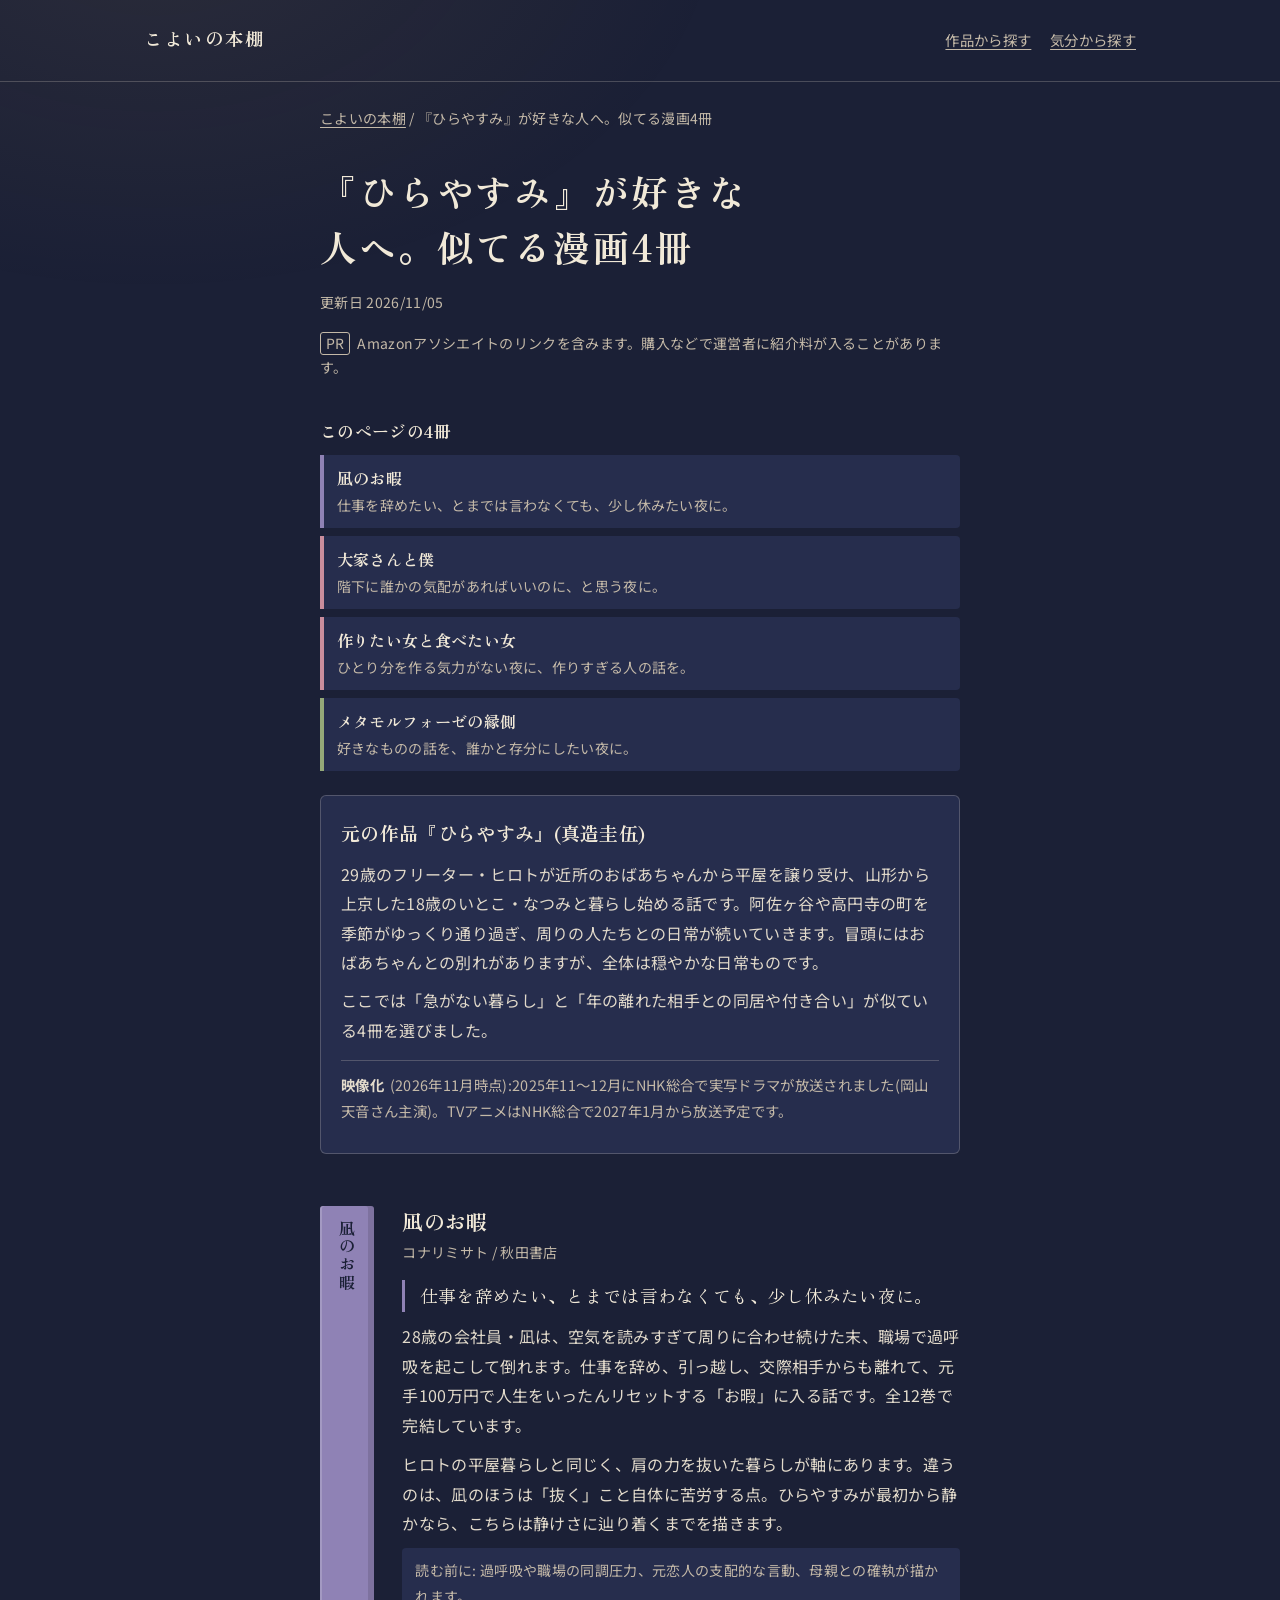
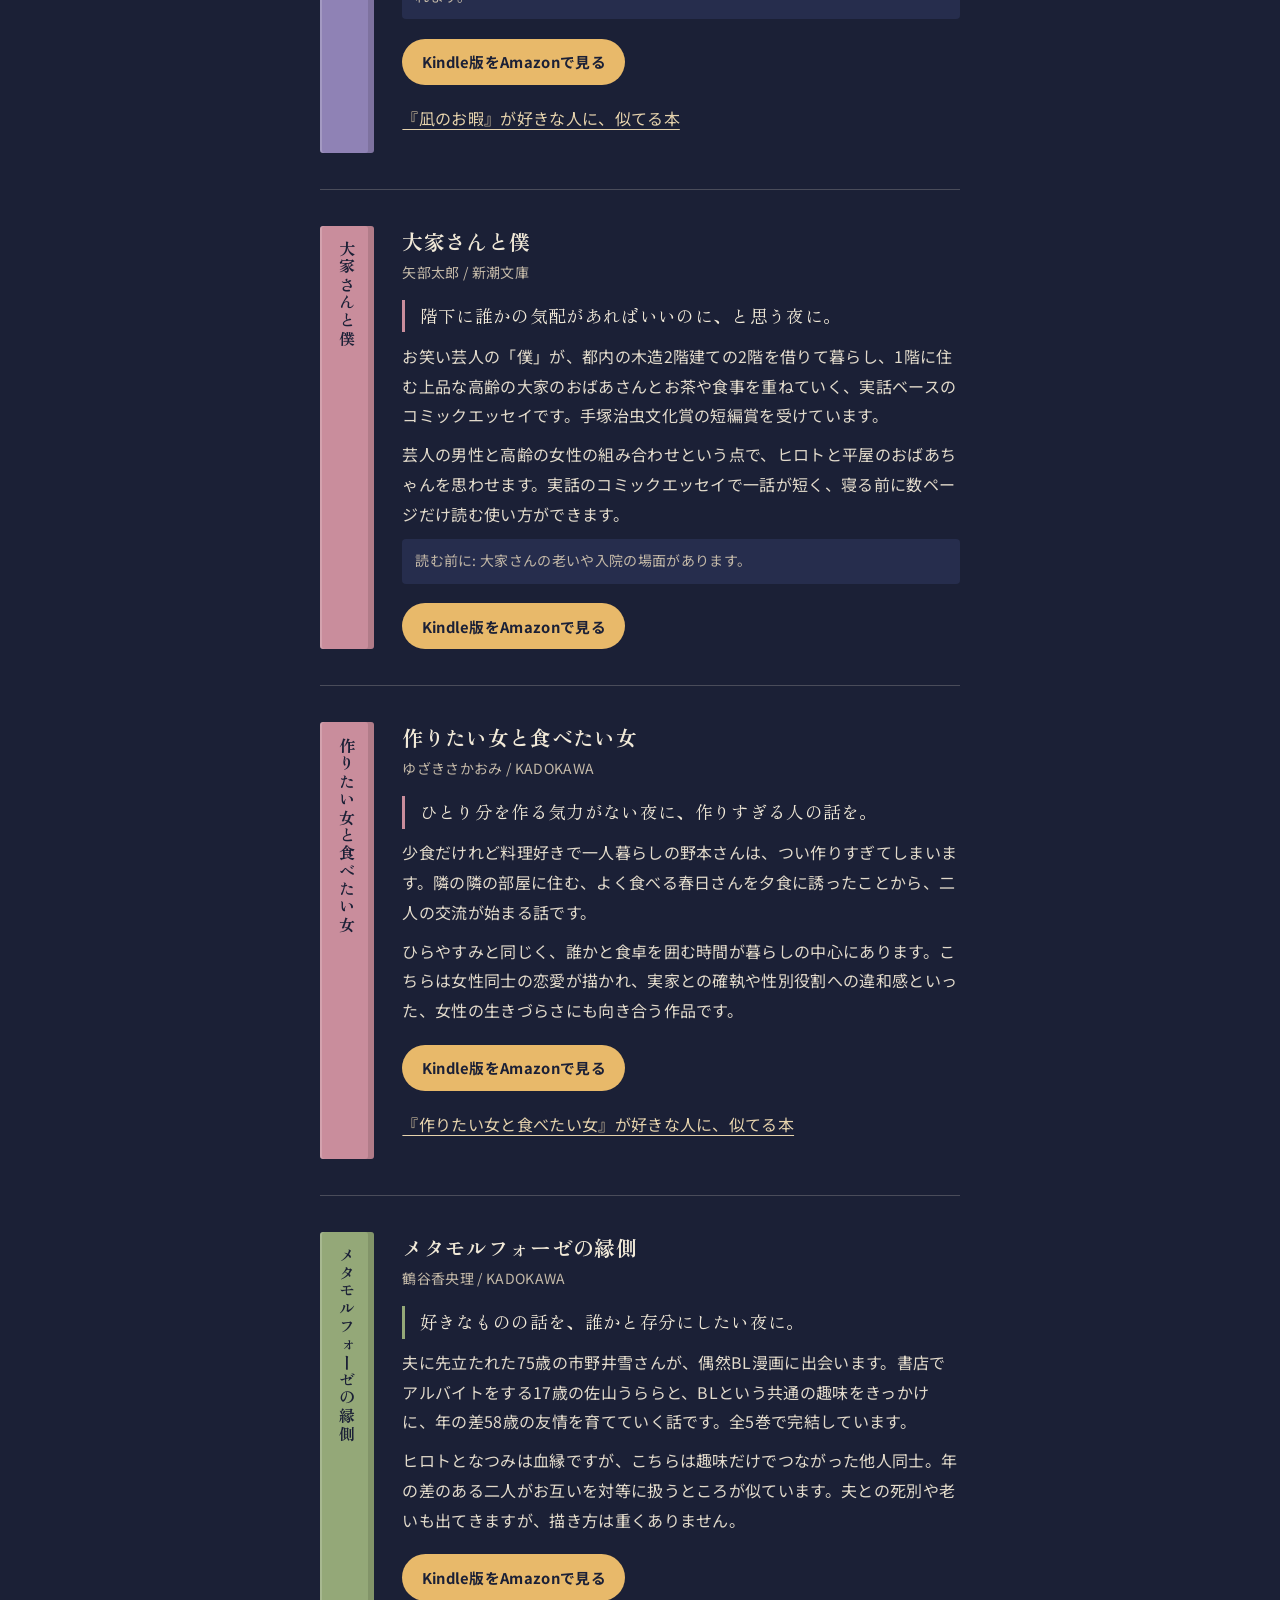
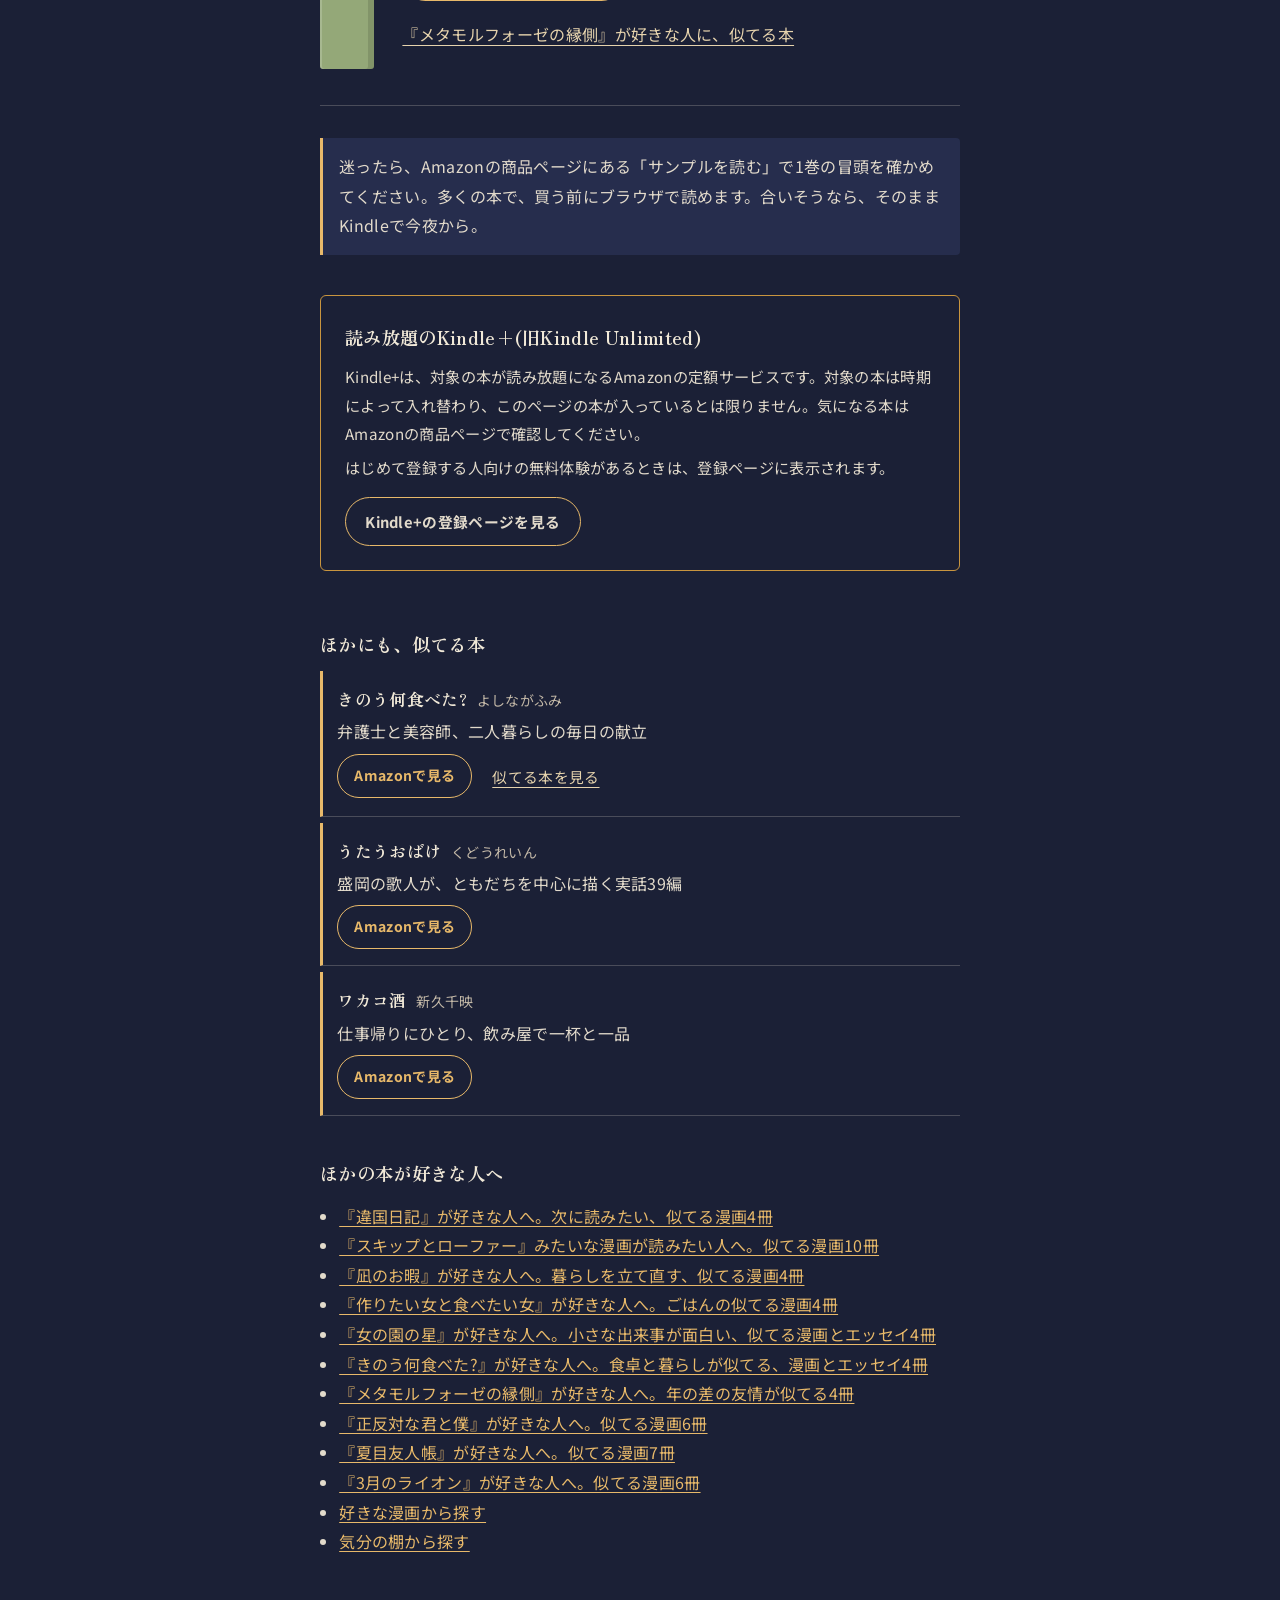
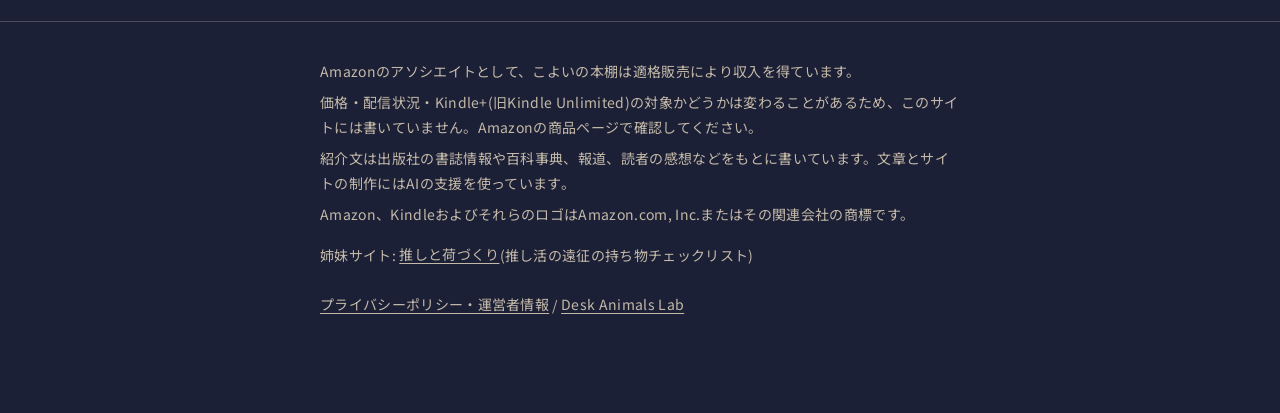
==== commit 83f74b89: "トップにイラスト(MJ)、作品ページに「サンプルを読む」の案内を追加(11/22) Co-Authored-By: Claude Opus 5.5 <noreply@anthropic.com>" ====
--- a/hirayasumi/index.html
+++ b/hirayasumi/index.html
@@ -96,6 +96,7 @@
     </div>
   </section>
   
+  <p class="sample-line">迷ったら、Amazonの商品ページにある「サンプルを読む」で1巻の冒頭を確かめてください。多くの本で、買う前にブラウザで読めます。合いそうなら、そのままKindleで今夜から。</p>
   <aside class="ku" aria-labelledby="ku-title">
   <h2 id="ku-title">読み放題のKindle+(旧Kindle Unlimited)</h2>
   <p>Kindle+は、対象の本が読み放題になるAmazonの定額サービスです。対象の本は時期によって入れ替わり、このページの本が入っているとは限りません。気になる本はAmazonの商品ページで確認してください。</p>
--- a/style.css
+++ b/style.css
@@ -199,6 +199,14 @@
 .more h2 { font-family: var(--f-head); font-size: 1.15rem; margin: 0 0 0.75rem; }
 .more ul { margin: 0; padding-left: 1.2rem; }
 
+/* 作品ページ: 4冊の直後の「サンプルを読む」の案内(11/22) */
+.sample-line { margin: 2rem 0 0; padding: 0.9rem 1rem; border-left: 3px solid var(--lamp); background: var(--card); border-radius: 0 4px 4px 0; }
+
+/* トップのイラスト(MJ、11/22。元画像は素材/MJ/) */
+.hero-art { margin: 0; }
+.hero-art img { display: block; width: 100%; height: auto; border-radius: 6px; }
+@media (max-width: 47.99rem) { .hero-art img { max-height: 12rem; object-fit: cover; object-position: 60% 70%; } }
+
 /* トップ「好きな漫画から探す」(11/22〜の主な入口)と気分の棚の入口 */
 .works, .mood-entry { padding: 2rem 0 0.5rem; }
 .works h2, .mood-entry h2 { font-family: var(--f-head); font-size: 1.3rem; margin: 0 0 0.25rem; }
@@ -238,7 +246,7 @@
 .fab:hover { color: var(--lamp); }
 
 @media (min-width: 48rem) {
-  .hero { padding-top: 4.5rem; }
+  .hero { padding-top: 4.5rem; grid-template-columns: 1fr 1fr; align-items: center; }
   .mood-entry .shelf { max-width: 40rem; }
   .works-list { grid-template-columns: repeat(auto-fill, minmax(13rem, 1fr)); }
   .book-list { grid-template-columns: 1fr 1fr; }
